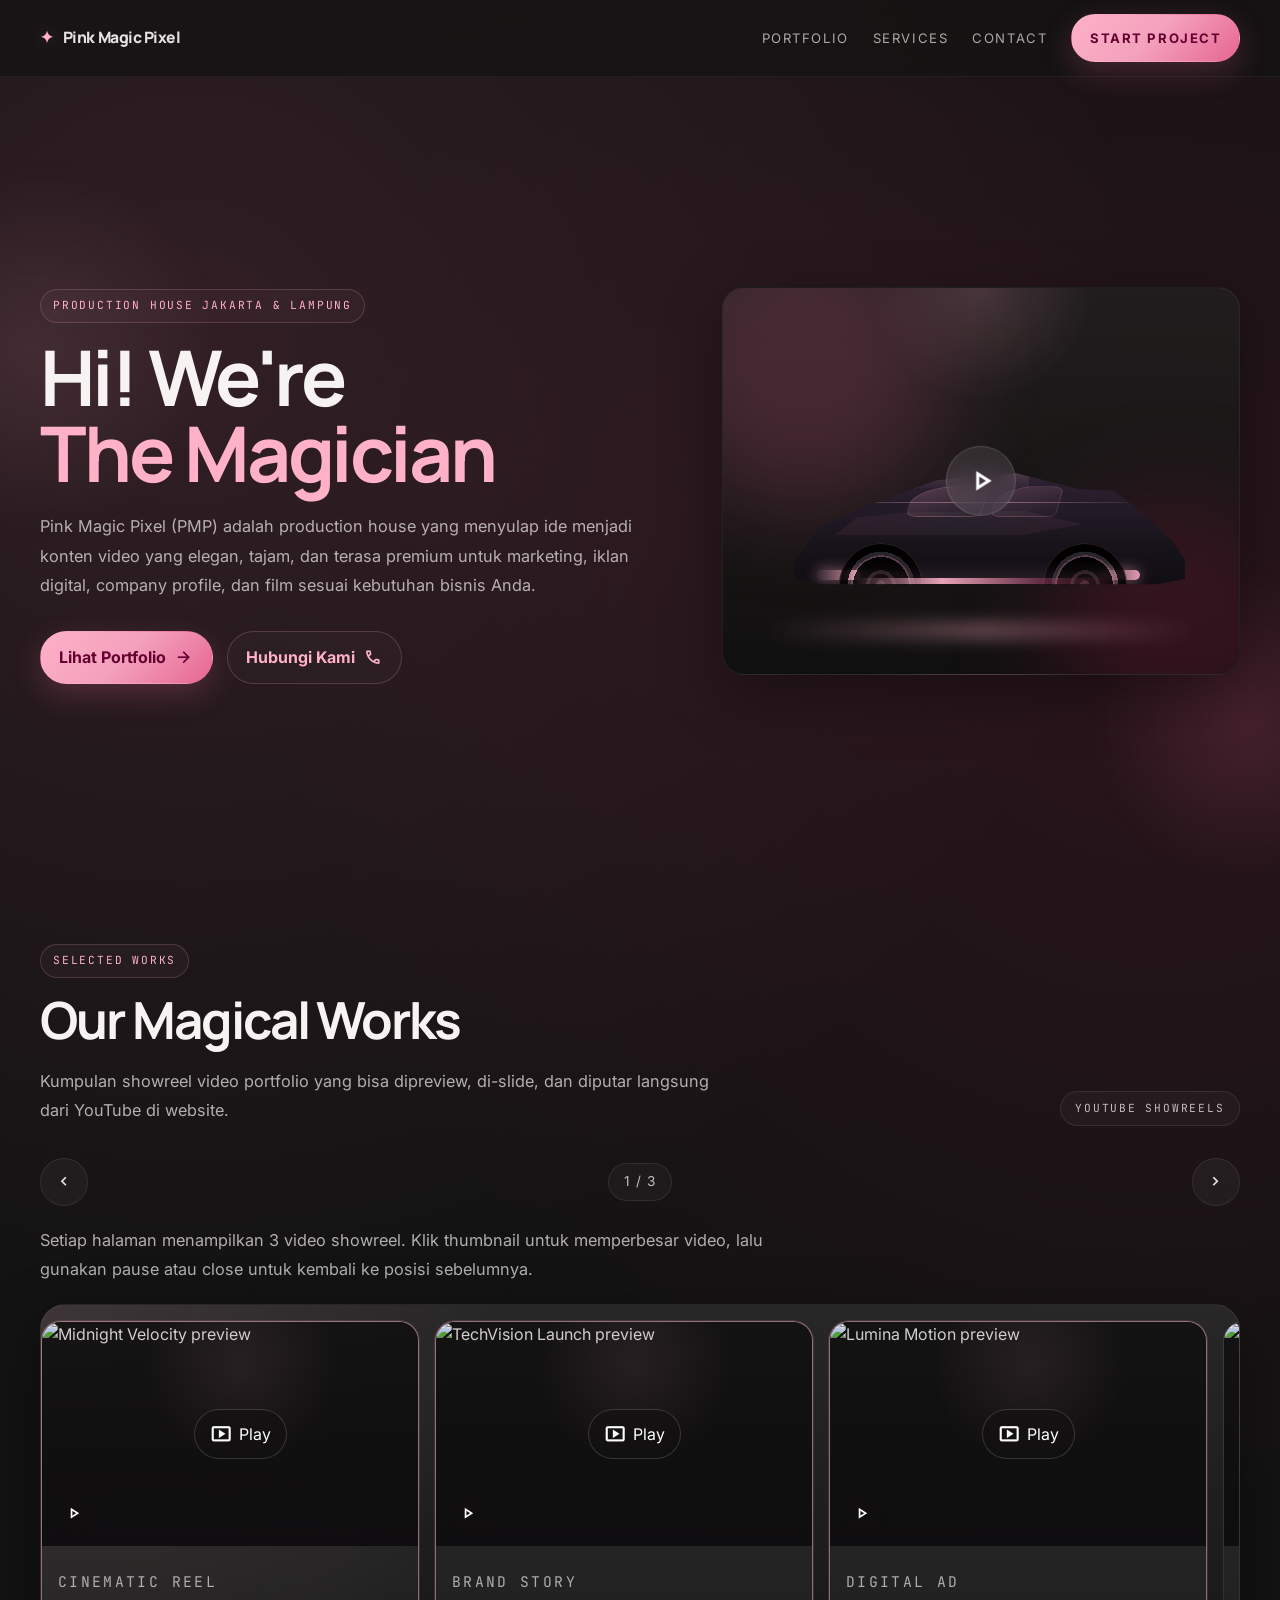
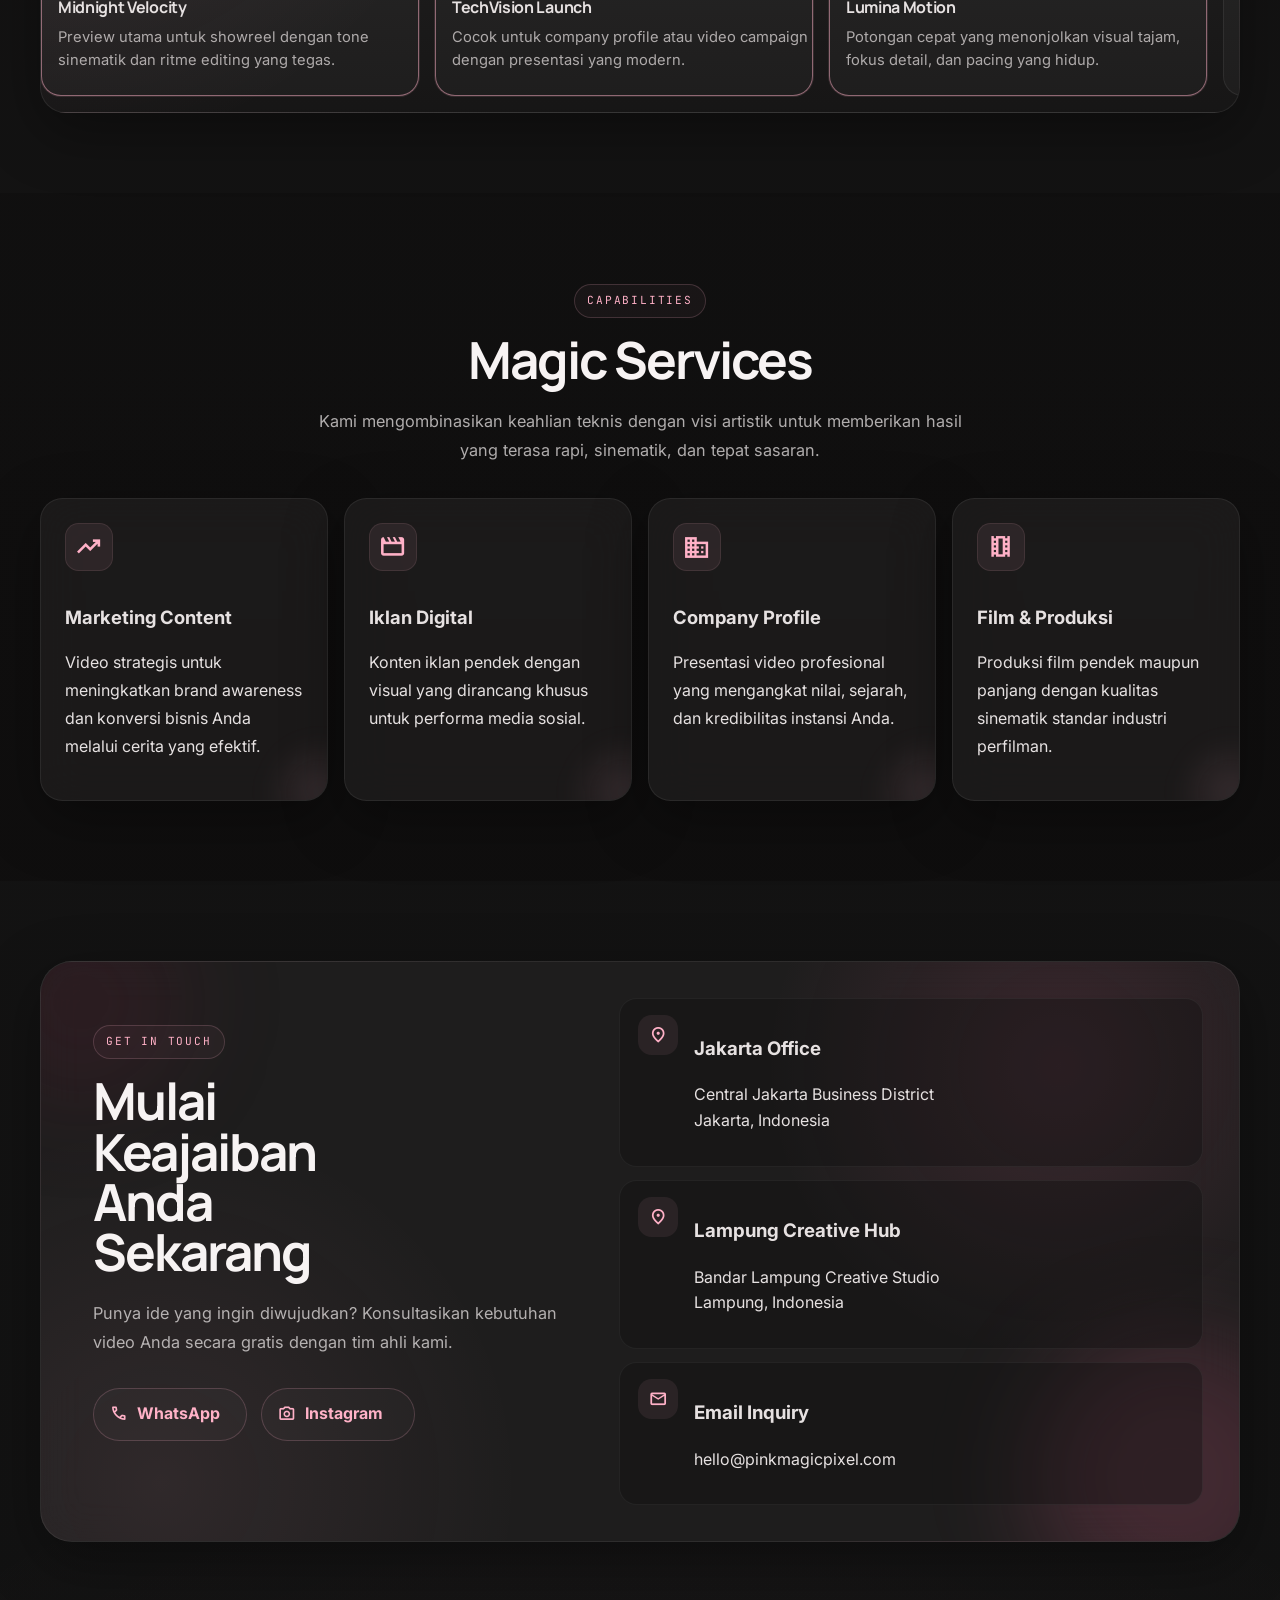
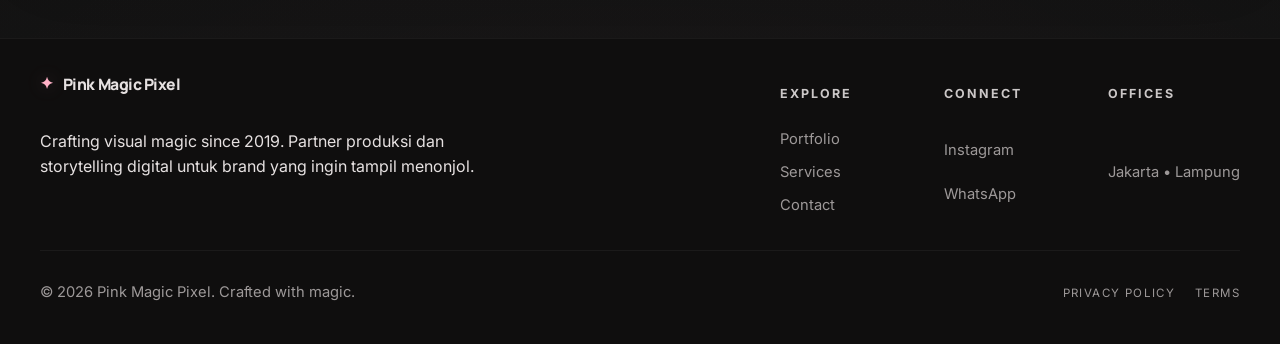
==== index.html @ c46f4c79 "Polish showreel modal styling" ====
<!DOCTYPE html>
<html lang="id">
  <head>
    <meta charset="UTF-8" />
    <meta name="viewport" content="width=device-width, initial-scale=1.0" />
    <meta
      name="description"
      content="Pink Magic Pixel adalah production house dengan gaya sinematik modern untuk marketing, iklan digital, company profile, dan film."
    />
    <title>Pink Magic Pixel | Cinematic Production House</title>
    <link rel="preconnect" href="https://fonts.googleapis.com" />
    <link rel="preconnect" href="https://fonts.gstatic.com" crossorigin />
    <link
      href="https://fonts.googleapis.com/css2?family=Inter:wght@400;500;600;700&family=JetBrains+Mono:wght@500;600&family=Manrope:wght@500;600;700;800&family=Material+Symbols+Outlined:wght@100..700&display=swap"
      rel="stylesheet"
    />
    <link rel="stylesheet" href="styles.css?v=5" />
  </head>
  <body>
    <a class="skip-link" href="#content">Skip to content</a>

    <header class="site-header" id="top">
      <div class="shell header-shell">
        <a class="brand" href="#top" aria-label="Pink Magic Pixel home">
          <span class="brand-mark" aria-hidden="true">✦</span>
          <span class="brand-name">Pink Magic Pixel</span>
        </a>

        <nav class="site-nav" aria-label="Primary">
          <a href="#portfolio">Portfolio</a>
          <a href="#services">Services</a>
          <a href="#contact">Contact</a>
          <a class="button button-primary button-small" href="#contact">Start Project</a>
        </nav>

        <button
          class="menu-toggle"
          type="button"
          aria-expanded="false"
          aria-controls="mobile-menu"
          aria-label="Toggle menu"
        >
          <span></span>
          <span></span>
          <span></span>
        </button>
      </div>

      <div class="mobile-menu" id="mobile-menu" hidden>
        <a href="#portfolio">Portfolio</a>
        <a href="#services">Services</a>
        <a href="#contact">Contact</a>
        <a class="button button-primary" href="#contact">Start Project</a>
      </div>
    </header>

    <main id="content">
      <section class="hero section">
        <div class="shell hero-layout">
          <div class="hero-copy reveal">
            <p class="eyebrow">Production House Jakarta &amp; Lampung</p>
            <h1>Hi! We're <span class="hero-accent">The Magician</span></h1>
            <p class="hero-intro">
              Pink Magic Pixel (PMP) adalah production house yang menyulap ide
              menjadi konten video yang elegan, tajam, dan terasa premium untuk
              marketing, iklan digital, company profile, dan film sesuai kebutuhan
              bisnis Anda.
            </p>
            <div class="hero-actions">
              <a class="button button-primary" href="#portfolio">
                Lihat Portfolio
                <span class="material-symbols-outlined" aria-hidden="true">arrow_forward</span>
              </a>
              <a class="button button-secondary" href="#contact">
                Hubungi Kami
                <span class="material-symbols-outlined" aria-hidden="true">call</span>
              </a>
            </div>
          </div>

          <div class="hero-visual reveal" aria-hidden="true">
            <div class="visual-frame">
              <div class="visual-glow visual-glow-a"></div>
              <div class="visual-glow visual-glow-b"></div>

              <div class="car-scene">
                <div class="floor-reflection"></div>
                <div class="car-body">
                  <span class="car-window"></span>
                  <span class="car-window car-window-secondary"></span>
                  <span class="car-roof"></span>
                  <span class="car-hood"></span>
                  <span class="car-headlight left"></span>
                  <span class="car-headlight right"></span>
                  <span class="car-wheel left"></span>
                  <span class="car-wheel right"></span>
                  <span class="car-accent"></span>
                </div>
              </div>

              <span class="play-badge" aria-hidden="true">
                <span class="material-symbols-outlined" aria-hidden="true">play_arrow</span>
              </span>
            </div>
          </div>
        </div>
      </section>

      <section class="section section-spaced" id="portfolio">
        <div class="shell">
          <div class="section-heading reveal">
            <div>
              <p class="eyebrow">Selected Works</p>
              <h2>Our Magical Works</h2>
              <p class="section-intro">
                Kumpulan showreel video portfolio yang bisa dipreview, di-slide,
                dan diputar langsung dari YouTube di website.
              </p>
            </div>
            <span class="pill">YouTube Showreels</span>
          </div>

          <div class="showreel-gallery reveal" data-showreel-gallery>
            <div class="showreel-controls">
              <button class="showreel-nav" type="button" data-carousel-prev aria-label="Scroll showreel sebelumnya">
                <span class="material-symbols-outlined" aria-hidden="true">chevron_left</span>
              </button>

              <p class="showreel-counter" data-carousel-count>1 / 3</p>

              <button class="showreel-nav" type="button" data-carousel-next aria-label="Scroll showreel berikutnya">
                <span class="material-symbols-outlined" aria-hidden="true">chevron_right</span>
              </button>
            </div>

            <div class="showreel-intro">
              <p class="section-intro">
                Setiap halaman menampilkan 3 video showreel. Klik thumbnail untuk
                memperbesar video, lalu gunakan pause atau close untuk kembali ke
                posisi sebelumnya.
              </p>
            </div>

            <div class="showreel-carousel">
              <div class="showreel-viewport" data-carousel-viewport>
                <div class="showreel-rail" data-carousel-track>
                  <article class="showreel-card" data-video-index="0" data-video-url="https://youtu.be/VJhKfLaxcsc">
                    <div class="showreel-thumb">
                      <img src="https://i.ytimg.com/vi/VJhKfLaxcsc/hqdefault.jpg" alt="Midnight Velocity preview" loading="lazy" />
                      <span class="showreel-thumb-badge" aria-hidden="true">
                        <span class="material-symbols-outlined">play_arrow</span>
                      </span>
                      <button class="showreel-play" type="button" data-play-video="0" aria-label="Perbesar Midnight Velocity">
                        <span class="showreel-play-badge">
                          <span class="material-symbols-outlined" aria-hidden="true">smart_display</span>
                          <span>Play</span>
                        </span>
                      </button>
                    </div>
                    <div class="showreel-card-copy">
                      <p class="tag">Cinematic Reel</p>
                      <h4>Midnight Velocity</h4>
                      <p>Preview utama untuk showreel dengan tone sinematik dan ritme editing yang tegas.</p>
                    </div>
                  </article>

                  <article class="showreel-card" data-video-index="1" data-video-url="https://youtu.be/Nmy9LUj0US8">
                    <div class="showreel-thumb">
                      <img src="https://i.ytimg.com/vi/Nmy9LUj0US8/hqdefault.jpg" alt="TechVision Launch preview" loading="lazy" />
                      <span class="showreel-thumb-badge" aria-hidden="true">
                        <span class="material-symbols-outlined">play_arrow</span>
                      </span>
                      <button class="showreel-play" type="button" data-play-video="1" aria-label="Perbesar TechVision Launch">
                        <span class="showreel-play-badge">
                          <span class="material-symbols-outlined" aria-hidden="true">smart_display</span>
                          <span>Play</span>
                        </span>
                      </button>
                    </div>
                    <div class="showreel-card-copy">
                      <p class="tag">Brand Story</p>
                      <h4>TechVision Launch</h4>
                      <p>Cocok untuk company profile atau video campaign dengan presentasi yang modern.</p>
                    </div>
                  </article>

                  <article class="showreel-card" data-video-index="2" data-video-url="https://youtu.be/xduFidLVGxE">
                    <div class="showreel-thumb">
                      <img src="https://i.ytimg.com/vi/xduFidLVGxE/hqdefault.jpg" alt="Lumina Motion preview" loading="lazy" />
                      <span class="showreel-thumb-badge" aria-hidden="true">
                        <span class="material-symbols-outlined">play_arrow</span>
                      </span>
                      <button class="showreel-play" type="button" data-play-video="2" aria-label="Perbesar Lumina Motion">
                        <span class="showreel-play-badge">
                          <span class="material-symbols-outlined" aria-hidden="true">smart_display</span>
                          <span>Play</span>
                        </span>
                      </button>
                    </div>
                    <div class="showreel-card-copy">
                      <p class="tag">Digital Ad</p>
                      <h4>Lumina Motion</h4>
                      <p>Potongan cepat yang menonjolkan visual tajam, fokus detail, dan pacing yang hidup.</p>
                    </div>
                  </article>

                  <article class="showreel-card" data-video-index="3" data-video-url="https://youtu.be/P-lkQrkyeMg">
                    <div class="showreel-thumb">
                      <img src="https://i.ytimg.com/vi/P-lkQrkyeMg/hqdefault.jpg" alt="Horizon Feature preview" loading="lazy" />
                      <span class="showreel-thumb-badge" aria-hidden="true">
                        <span class="material-symbols-outlined">play_arrow</span>
                      </span>
                      <button class="showreel-play" type="button" data-play-video="3" aria-label="Perbesar Horizon Feature">
                        <span class="showreel-play-badge">
                          <span class="material-symbols-outlined" aria-hidden="true">smart_display</span>
                          <span>Play</span>
                        </span>
                      </button>
                    </div>
                    <div class="showreel-card-copy">
                      <p class="tag">Feature Cut</p>
                      <h4>Horizon Feature</h4>
                      <p>Alternatif preview untuk highlight produksi yang terasa premium dan terkurasi.</p>
                    </div>
                  </article>

                  <article class="showreel-card" data-video-index="4" data-video-url="https://youtu.be/FqEqJD54kP8">
                    <div class="showreel-thumb">
                      <img src="https://i.ytimg.com/vi/FqEqJD54kP8/hqdefault.jpg" alt="Pulse Campaign preview" loading="lazy" />
                      <span class="showreel-thumb-badge" aria-hidden="true">
                        <span class="material-symbols-outlined">play_arrow</span>
                      </span>
                      <button class="showreel-play" type="button" data-play-video="4" aria-label="Perbesar Pulse Campaign">
                        <span class="showreel-play-badge">
                          <span class="material-symbols-outlined" aria-hidden="true">smart_display</span>
                          <span>Play</span>
                        </span>
                      </button>
                    </div>
                    <div class="showreel-card-copy">
                      <p class="tag">Commercial</p>
                      <h4>Pulse Campaign</h4>
                      <p>Format yang ideal untuk iklan digital, teaser, atau materi promosi yang ringkas.</p>
                    </div>
                  </article>

                  <article class="showreel-card" data-video-index="5" data-video-url="https://youtu.be/J3n_h0doqiA">
                    <div class="showreel-thumb">
                      <img src="https://i.ytimg.com/vi/J3n_h0doqiA/hqdefault.jpg" alt="Studio Notes preview" loading="lazy" />
                      <span class="showreel-thumb-badge" aria-hidden="true">
                        <span class="material-symbols-outlined">play_arrow</span>
                      </span>
                      <button class="showreel-play" type="button" data-play-video="5" aria-label="Perbesar Studio Notes">
                        <span class="showreel-play-badge">
                          <span class="material-symbols-outlined" aria-hidden="true">smart_display</span>
                          <span>Play</span>
                        </span>
                      </button>
                    </div>
                    <div class="showreel-card-copy">
                      <p class="tag">Behind The Scene</p>
                      <h4>Studio Notes</h4>
                      <p>Preview untuk potongan produksi di balik layar yang memberi konteks proses kreatif.</p>
                    </div>
                  </article>

                  <article class="showreel-card" data-video-index="6" data-video-url="https://youtu.be/rUo6XpRq8uA">
                    <div class="showreel-thumb">
                      <img src="https://i.ytimg.com/vi/rUo6XpRq8uA/hqdefault.jpg" alt="Corporate Frame preview" loading="lazy" />
                      <span class="showreel-thumb-badge" aria-hidden="true">
                        <span class="material-symbols-outlined">play_arrow</span>
                      </span>
                      <button class="showreel-play" type="button" data-play-video="6" aria-label="Perbesar Corporate Frame">
                        <span class="showreel-play-badge">
                          <span class="material-symbols-outlined" aria-hidden="true">smart_display</span>
                          <span>Play</span>
                        </span>
                      </button>
                    </div>
                    <div class="showreel-card-copy">
                      <p class="tag">Company Profile</p>
                      <h4>Corporate Frame</h4>
                      <p>Menampilkan sisi profesional brand melalui framing yang rapi dan percaya diri.</p>
                    </div>
                  </article>

                  <article class="showreel-card" data-video-index="7" data-video-url="https://youtu.be/sHV5y_b3H2o">
                    <div class="showreel-thumb">
                      <img src="https://i.ytimg.com/vi/sHV5y_b3H2o/hqdefault.jpg" alt="Closing Sequence preview" loading="lazy" />
                      <span class="showreel-thumb-badge" aria-hidden="true">
                        <span class="material-symbols-outlined">play_arrow</span>
                      </span>
                      <button class="showreel-play" type="button" data-play-video="7" aria-label="Perbesar Closing Sequence">
                        <span class="showreel-play-badge">
                          <span class="material-symbols-outlined" aria-hidden="true">smart_display</span>
                          <span>Play</span>
                        </span>
                      </button>
                    </div>
                    <div class="showreel-card-copy">
                      <p class="tag">Final Cut</p>
                      <h4>Closing Sequence</h4>
                      <p>Showreel penutup untuk membangun kesan akhir yang kuat dan mudah diingat.</p>
                    </div>
                  </article>

                  <article class="showreel-card" data-video-index="8" data-video-url="https://youtu.be/f-zIT2nk3-U">
                    <div class="showreel-thumb">
                      <img src="https://i.ytimg.com/vi/f-zIT2nk3-U/hqdefault.jpg" alt="Velocity Pulse preview" loading="lazy" />
                      <span class="showreel-thumb-badge" aria-hidden="true">
                        <span class="material-symbols-outlined">play_arrow</span>
                      </span>
                      <button class="showreel-play" type="button" data-play-video="8" aria-label="Perbesar Velocity Pulse">
                        <span class="showreel-play-badge">
                          <span class="material-symbols-outlined" aria-hidden="true">smart_display</span>
                          <span>Play</span>
                        </span>
                      </button>
                    </div>
                    <div class="showreel-card-copy">
                      <p class="tag">Motion Reel</p>
                      <h4>Velocity Pulse</h4>
                      <p>Tambahan showreel untuk memperkaya kumpulan portfolio dengan nuansa motion yang dinamis.</p>
                    </div>
                  </article>
                </div>
              </div>
            </div>
          </div>
        </div>
      </section>

      <div class="showreel-modal" hidden data-showreel-modal aria-hidden="true">
        <div class="showreel-modal-backdrop" data-modal-close></div>
        <div class="showreel-modal-panel" role="dialog" aria-modal="true" aria-label="Showreel video player">
          <div class="showreel-modal-head">
            <div>
              <p class="tag" data-modal-kicker>Portfolio Video</p>
              <h3 data-modal-title>Showreel</h3>
            </div>
            <div class="showreel-modal-actions">
              <button class="showreel-modal-btn" type="button" data-modal-toggle-pause aria-label="Pause video">
                <span class="material-symbols-outlined" aria-hidden="true">pause</span>
              </button>
              <button class="showreel-modal-btn" type="button" data-modal-close aria-label="Close video">
                <span class="material-symbols-outlined" aria-hidden="true">close</span>
              </button>
            </div>
          </div>
          <div class="showreel-modal-frame" data-modal-frame></div>
        </div>
      </div>

      <section class="section section-services" id="services">
        <div class="shell">
          <div class="section-heading center reveal">
            <div>
              <p class="eyebrow">Capabilities</p>
              <h2>Magic Services</h2>
              <p class="section-intro">
                Kami mengombinasikan keahlian teknis dengan visi artistik untuk
                memberikan hasil yang terasa rapi, sinematik, dan tepat sasaran.
              </p>
            </div>
          </div>

          <div class="services-grid">
            <article class="service-card reveal">
              <div class="service-icon" aria-hidden="true">
                <span class="material-symbols-outlined">trending_up</span>
              </div>
              <h3>Marketing Content</h3>
              <p>
                Video strategis untuk meningkatkan brand awareness dan konversi
                bisnis Anda melalui cerita yang efektif.
              </p>
            </article>

            <article class="service-card reveal">
              <div class="service-icon" aria-hidden="true">
                <span class="material-symbols-outlined">movie</span>
              </div>
              <h3>Iklan Digital</h3>
              <p>
                Konten iklan pendek dengan visual yang dirancang khusus untuk
                performa media sosial.
              </p>
            </article>

            <article class="service-card reveal">
              <div class="service-icon" aria-hidden="true">
                <span class="material-symbols-outlined">business</span>
              </div>
              <h3>Company Profile</h3>
              <p>
                Presentasi video profesional yang mengangkat nilai, sejarah, dan
                kredibilitas instansi Anda.
              </p>
            </article>

            <article class="service-card reveal">
              <div class="service-icon" aria-hidden="true">
                <span class="material-symbols-outlined">theaters</span>
              </div>
              <h3>Film &amp; Produksi</h3>
              <p>
                Produksi film pendek maupun panjang dengan kualitas sinematik
                standar industri perfilman.
              </p>
            </article>
          </div>
        </div>
      </section>

      <section class="section section-contact" id="contact">
        <div class="shell">
          <div class="contact-panel reveal">
            <div class="contact-copy">
              <p class="eyebrow">Get in Touch</p>
              <h2>Mulai Keajaiban Anda Sekarang</h2>
              <p class="section-intro contact-intro">
                Punya ide yang ingin diwujudkan? Konsultasikan kebutuhan video
                Anda secara gratis dengan tim ahli kami.
              </p>

              <div class="contact-actions">
                <a class="button button-ghost" href="https://wa.me/6281905016351" target="_blank" rel="noreferrer">
                  <span class="material-symbols-outlined" aria-hidden="true">call</span>
                  WhatsApp
                </a>
                <a class="button button-ghost" href="https://www.instagram.com/pinkmagicpixel/" target="_blank" rel="noreferrer">
                  <span class="material-symbols-outlined" aria-hidden="true">photo_camera</span>
                  Instagram
                </a>
              </div>
            </div>

            <div class="contact-list">
              <article class="contact-item">
                <span class="contact-icon" aria-hidden="true">
                  <span class="material-symbols-outlined">location_on</span>
                </span>
                <div>
                  <h3>Jakarta Office</h3>
                  <p>Central Jakarta Business District<br />Jakarta, Indonesia</p>
                </div>
              </article>

              <article class="contact-item">
                <span class="contact-icon" aria-hidden="true">
                  <span class="material-symbols-outlined">location_on</span>
                </span>
                <div>
                  <h3>Lampung Creative Hub</h3>
                  <p>Bandar Lampung Creative Studio<br />Lampung, Indonesia</p>
                </div>
              </article>

              <article class="contact-item">
                <span class="contact-icon" aria-hidden="true">
                  <span class="material-symbols-outlined">mail</span>
                </span>
                <div>
                  <h3>Email Inquiry</h3>
                  <p>hello@pinkmagicpixel.com</p>
                </div>
              </article>
            </div>
          </div>
        </div>
      </section>
    </main>

    <footer class="site-footer">
      <div class="shell footer-shell">
        <div class="footer-brand">
          <a class="brand" href="#top">
            <span class="brand-mark" aria-hidden="true">✦</span>
            <span class="brand-name">Pink Magic Pixel</span>
          </a>
          <p>
            Crafting visual magic since 2019. Partner produksi dan storytelling
            digital untuk brand yang ingin tampil menonjol.
          </p>
        </div>

        <div class="footer-links">
          <div>
            <h3>Explore</h3>
            <a href="#portfolio">Portfolio</a>
            <a href="#services">Services</a>
            <a href="#contact">Contact</a>
          </div>
          <div>
            <h3>Connect</h3>
            <a href="https://www.instagram.com/pinkmagicpixel/" target="_blank" rel="noreferrer">Instagram</a>
            <a href="https://wa.me/6281905016351" target="_blank" rel="noreferrer">WhatsApp</a>
          </div>
          <div>
            <h3>Offices</h3>
            <p>Jakarta • Lampung</p>
          </div>
        </div>
      </div>

      <div class="shell footer-meta">
        <p>&copy; <span id="year"></span> Pink Magic Pixel. Crafted with magic.</p>
        <div class="footer-legal">
          <a href="#top">Privacy Policy</a>
          <a href="#top">Terms</a>
        </div>
      </div>
    </footer>

    <script src="script.js?v=5"></script>
  </body>
</html>
---- styles.css ----
:root {
  --bg: #121212;
  --bg-alt: #171616;
  --surface: rgba(32, 31, 31, 0.72);
  --surface-strong: #1c1b1b;
  --surface-soft: #201f1f;
  --surface-card: rgba(43, 42, 42, 0.72);
  --text: #e6e1e1;
  --muted: #dcbfc6;
  --faint: rgba(230, 225, 225, 0.1);
  --line: rgba(255, 255, 255, 0.08);
  --outline: #564147;
  --pink: #ffb1c7;
  --pink-strong: #e66592;
  --berry: #851c41;
  --pink-deep: #a63360;
  --on-pink: #650031;
  --shadow: 0 18px 60px rgba(0, 0, 0, 0.35);
  --shell: min(1200px, calc(100vw - 2rem));
  --radius-xl: 1.5rem;
  --radius-lg: 1rem;
  --radius-md: 0.75rem;
  --radius-sm: 0.5rem;
}

*,
*::before,
*::after {
  box-sizing: border-box;
}

html {
  scroll-behavior: smooth;
}

body {
  margin: 0;
  min-height: 100vh;
  background:
    radial-gradient(circle at 15% 10%, rgba(230, 101, 146, 0.14), transparent 28%),
    radial-gradient(circle at 90% 18%, rgba(133, 28, 65, 0.2), transparent 28%),
    radial-gradient(circle at 50% 120%, rgba(255, 177, 199, 0.08), transparent 30%),
    linear-gradient(180deg, #141313 0%, #121212 100%);
  color: var(--text);
  font-family: "Inter", system-ui, -apple-system, BlinkMacSystemFont, "Segoe UI", sans-serif;
  line-height: 1.6;
  text-rendering: optimizeLegibility;
  -webkit-font-smoothing: antialiased;
}

body.showreel-modal-open {
  overflow: hidden;
}

img,
svg {
  display: block;
  max-width: 100%;
}

a {
  color: inherit;
  text-decoration: none;
}

button,
a {
  -webkit-tap-highlight-color: transparent;
}

button,
input,
textarea {
  font: inherit;
}

.skip-link {
  position: absolute;
  left: 1rem;
  top: -4rem;
  z-index: 1000;
  padding: 0.75rem 1rem;
  border-radius: 999px;
  background: var(--pink);
  color: var(--on-pink);
  font-weight: 700;
  transition: top 0.2s ease;
}

.skip-link:focus {
  top: 1rem;
}

.shell {
  width: var(--shell);
  margin: 0 auto;
}

.section {
  padding: 5rem 0;
}

.section-spaced {
  padding-top: 2rem;
}

.section-services {
  background: linear-gradient(180deg, rgba(15, 14, 14, 0.7), rgba(15, 14, 14, 0.9));
}

.section-contact {
  padding-bottom: 6rem;
}

.site-header {
  position: sticky;
  top: 0;
  z-index: 50;
  backdrop-filter: blur(22px);
  background: rgba(20, 19, 19, 0.76);
  border-bottom: 1px solid rgba(255, 255, 255, 0.05);
}

.header-shell {
  display: flex;
  align-items: center;
  justify-content: space-between;
  min-height: 4.75rem;
  gap: 1rem;
}

.brand {
  display: inline-flex;
  align-items: center;
  gap: 0.65rem;
  font-family: "Manrope", sans-serif;
  font-weight: 800;
  letter-spacing: -0.03em;
}

.brand-mark {
  color: var(--pink);
  text-shadow: 0 0 18px rgba(255, 177, 199, 0.25);
}

.brand-name {
  font-size: 0.98rem;
}

.site-nav {
  display: flex;
  align-items: center;
  gap: 1.5rem;
  font-size: 0.82rem;
  letter-spacing: 0.12em;
  text-transform: uppercase;
  color: rgba(230, 225, 225, 0.72);
}

.site-nav a:not(.button):hover,
.footer-links a:hover,
.footer-legal a:hover {
  color: var(--pink);
}

.menu-toggle {
  display: none;
  width: 2.75rem;
  height: 2.75rem;
  border: 1px solid rgba(255, 255, 255, 0.08);
  border-radius: 999px;
  background: rgba(255, 255, 255, 0.03);
  color: var(--text);
  padding: 0;
  cursor: pointer;
}

.menu-toggle span {
  display: block;
  width: 1rem;
  height: 2px;
  margin: 0.18rem auto;
  border-radius: 999px;
  background: currentColor;
}

.mobile-menu {
  display: none;
  padding: 0 1rem 1rem;
  border-top: 1px solid rgba(255, 255, 255, 0.05);
}

.mobile-menu[hidden] {
  display: none !important;
}

.mobile-menu a {
  display: flex;
  align-items: center;
  justify-content: center;
  width: 100%;
  margin-top: 0.75rem;
}

.hero {
  min-height: calc(100vh - 4.75rem);
  display: flex;
  align-items: center;
  position: relative;
  overflow: clip;
}

.hero::before,
.hero::after {
  content: "";
  position: absolute;
  inset: auto;
  border-radius: 999px;
  pointer-events: none;
}

.hero::before {
  width: 24rem;
  height: 24rem;
  left: -10rem;
  top: 5rem;
  background: radial-gradient(circle, rgba(255, 177, 199, 0.11), transparent 68%);
  filter: blur(14px);
}

.hero::after {
  width: 20rem;
  height: 20rem;
  right: -8rem;
  bottom: 1rem;
  background: radial-gradient(circle, rgba(230, 101, 146, 0.16), transparent 68%);
  filter: blur(12px);
}

.hero-layout {
  display: grid;
  grid-template-columns: minmax(0, 1.1fr) minmax(340px, 0.9fr);
  gap: 3rem;
  align-items: center;
  position: relative;
  z-index: 1;
  padding: 3rem 0 4rem;
}

.reveal {
  transition: opacity 700ms ease, transform 700ms ease;
}

.js .reveal {
  opacity: 0;
  transform: translateY(2rem);
}

.js .reveal.is-visible {
  opacity: 1;
  transform: none;
}

.eyebrow,
.pill,
.tag {
  display: inline-flex;
  align-items: center;
  width: fit-content;
  font-family: "JetBrains Mono", monospace;
  font-size: 0.7rem;
  letter-spacing: 0.16em;
  text-transform: uppercase;
  color: var(--pink);
}

.eyebrow {
  margin-bottom: 1rem;
  padding: 0.45rem 0.75rem;
  border: 1px solid rgba(255, 177, 199, 0.18);
  border-radius: 999px;
  background: rgba(255, 177, 199, 0.04);
}

.hero-copy h1,
.section-heading h2,
.contact-copy h2 {
  margin: 0;
  font-family: "Manrope", sans-serif;
  letter-spacing: -0.04em;
  line-height: 0.98;
  color: #f7f3f3;
}

.hero-copy h1 {
  font-size: clamp(3rem, 6vw, 5.75rem);
  max-width: 10ch;
}

.hero-accent {
  display: inline-block;
  color: var(--pink);
}

.hero-intro,
.section-intro,
.contact-copy .section-intro {
  max-width: 42rem;
  margin: 1.4rem 0 0;
  color: rgba(230, 225, 225, 0.75);
  font-size: 1.02rem;
  line-height: 1.8;
}

.hero-actions,
.contact-actions {
  display: flex;
  flex-wrap: wrap;
  gap: 0.9rem;
  margin-top: 1.9rem;
}

.button {
  display: inline-flex;
  align-items: center;
  justify-content: center;
  gap: 0.55rem;
  min-height: 3rem;
  padding: 0.8rem 1.15rem;
  border-radius: 999px;
  border: 1px solid transparent;
  font-weight: 700;
  transition: transform 180ms ease, box-shadow 180ms ease, background-color 180ms ease, border-color 180ms ease;
}

.button:hover {
  transform: translateY(-1px);
  box-shadow: 0 0 24px rgba(255, 177, 199, 0.12);
}

.button:focus-visible,
.menu-toggle:focus-visible,
.site-nav a:focus-visible,
.mobile-menu a:focus-visible,
.footer-links a:focus-visible,
.footer-legal a:focus-visible {
  outline: 2px solid var(--pink);
  outline-offset: 3px;
}

.button-primary {
  background: linear-gradient(135deg, #ffb1c7 0%, #f3a0bc 50%, #e66592 100%);
  color: var(--on-pink);
  box-shadow: 0 10px 30px rgba(230, 101, 146, 0.24);
}

.button-secondary,
.button-ghost {
  color: var(--pink);
  background: rgba(255, 255, 255, 0.02);
  border-color: rgba(255, 177, 199, 0.2);
}

.button-small {
  min-height: 2.5rem;
  padding-inline: 1.1rem;
}

.material-symbols-outlined {
  font-variation-settings: "FILL" 0, "wght" 500, "GRAD" 0, "opsz" 24;
  font-size: 1.1rem;
  line-height: 1;
}

.hero-visual {
  position: relative;
}

.visual-frame {
  position: relative;
  aspect-ratio: 4 / 3;
  border-radius: 1.4rem;
  overflow: clip;
  background:
    radial-gradient(circle at 50% 0%, rgba(255, 177, 199, 0.16), transparent 24%),
    linear-gradient(180deg, rgba(33, 30, 30, 0.96), rgba(17, 16, 16, 0.98));
  border: 1px solid rgba(255, 255, 255, 0.06);
  box-shadow: var(--shadow);
}

.visual-glow {
  position: absolute;
  border-radius: 999px;
  filter: blur(48px);
  pointer-events: none;
}

.visual-glow-a {
  width: 18rem;
  height: 18rem;
  left: -4rem;
  top: -4rem;
  background: rgba(230, 101, 146, 0.2);
}

.visual-glow-b {
  width: 16rem;
  height: 16rem;
  right: -4rem;
  bottom: -5rem;
  background: rgba(133, 28, 65, 0.28);
}

.car-scene {
  position: absolute;
  inset: 0;
}

.car-scene.compact {
  inset: 1rem;
  transform: scale(0.9);
}

.floor-reflection {
  position: absolute;
  left: 50%;
  bottom: 2.2rem;
  width: 84%;
  height: 1.1rem;
  transform: translateX(-50%);
  background: linear-gradient(90deg, transparent, rgba(255, 177, 199, 0.45), transparent);
  filter: blur(8px);
  opacity: 0.8;
}

.car-body {
  position: absolute;
  left: 50%;
  bottom: 3rem;
  width: min(86%, 29rem);
  height: 11rem;
  transform: translateX(-50%);
  background:
    linear-gradient(180deg, rgba(255, 255, 255, 0.08), transparent 18%),
    linear-gradient(180deg, #35263a 0%, #17131a 55%, #09070b 100%);
  clip-path: polygon(8% 63%, 14% 43%, 28% 28%, 40% 17%, 58% 13%, 72% 22%, 80% 23%, 88% 39%, 93% 51%, 96% 62%, 96% 73%, 90% 76%, 14% 76%, 8% 73%);
  border: 1px solid rgba(255, 177, 199, 0.12);
  box-shadow:
    0 0 0 1px rgba(255, 177, 199, 0.08) inset,
    0 24px 44px rgba(0, 0, 0, 0.25);
}

.car-body::before,
.car-body::after {
  content: "";
  position: absolute;
  left: 10%;
  right: 10%;
  height: 1px;
  background: linear-gradient(90deg, transparent, rgba(255, 177, 199, 0.5), transparent);
}

.car-body::before {
  top: 29%;
}

.car-body::after {
  bottom: 16%;
}

.car-window {
  position: absolute;
  left: 34%;
  top: 20%;
  width: 17%;
  height: 18%;
  transform: skewX(-16deg);
  border-radius: 60% 20% 14% 16%;
  background: linear-gradient(160deg, rgba(255, 177, 199, 0.2), rgba(255, 255, 255, 0.02));
  border: 1px solid rgba(255, 177, 199, 0.15);
}

.car-window-secondary {
  left: 53%;
  width: 15%;
  opacity: 0.8;
}

.car-roof {
  position: absolute;
  left: 30%;
  top: 7%;
  width: 31%;
  height: 14%;
  background: linear-gradient(180deg, rgba(255, 177, 199, 0.18), rgba(255, 177, 199, 0.04));
  clip-path: polygon(0 100%, 12% 14%, 58% 0, 100% 22%, 100% 100%);
}

.car-hood {
  position: absolute;
  left: 17%;
  top: 34%;
  width: 56%;
  height: 14%;
  background: linear-gradient(90deg, rgba(230, 101, 146, 0.08), rgba(255, 255, 255, 0.04), rgba(230, 101, 146, 0.08));
  clip-path: polygon(0 100%, 9% 28%, 30% 8%, 76% 0, 100% 56%, 76% 100%);
}

.car-accent {
  position: absolute;
  left: 20%;
  right: 16%;
  bottom: 24%;
  height: 0.35rem;
  border-radius: 999px;
  background: linear-gradient(90deg, transparent, rgba(255, 177, 199, 0.9), rgba(230, 101, 146, 0.4), transparent);
  box-shadow: 0 0 18px rgba(255, 177, 199, 0.35);
}

.car-wheel {
  position: absolute;
  bottom: -1%;
  width: 19%;
  aspect-ratio: 1;
  border-radius: 50%;
  background:
    radial-gradient(circle at center, rgba(255, 177, 199, 0.18) 0 8%, transparent 8% 19%, rgba(255, 177, 199, 0.14) 19% 25%, transparent 25% 100%),
    radial-gradient(circle at center, rgba(0, 0, 0, 0.9) 0 47%, rgba(255, 177, 199, 0.28) 47% 50%, rgba(255, 255, 255, 0.08) 50% 56%, rgba(0, 0, 0, 0.9) 56% 100%);
  box-shadow: 0 0 0 1px rgba(255, 177, 199, 0.18) inset;
}

.car-wheel.left {
  left: 18%;
}

.car-wheel.right {
  right: 17%;
}

.car-headlight {
  position: absolute;
  bottom: 26%;
  width: 10%;
  height: 6%;
  border-radius: 999px;
  background: linear-gradient(90deg, rgba(255, 177, 199, 0.15), rgba(255, 177, 199, 0.88));
  box-shadow: 0 0 14px rgba(255, 177, 199, 0.5);
}

.car-headlight.left {
  left: 13%;
}

.car-headlight.right {
  right: 14%;
}

.play-badge {
  position: absolute;
  left: 50%;
  top: 50%;
  display: grid;
  place-items: center;
  width: 4.4rem;
  height: 4.4rem;
  transform: translate(-50%, -50%);
  border: 1px solid rgba(255, 255, 255, 0.16);
  border-radius: 999px;
  background: rgba(255, 255, 255, 0.09);
  color: #fff;
  backdrop-filter: blur(14px);
}

.play-badge .material-symbols-outlined {
  font-size: 2rem;
  margin-left: 0.1rem;
}

.section-heading {
  display: flex;
  justify-content: space-between;
  align-items: end;
  gap: 1.5rem;
  margin-bottom: 2rem;
}

.section-heading.center {
  justify-content: center;
  text-align: center;
}

.section-heading h2,
.contact-copy h2 {
  font-size: clamp(2.25rem, 4vw, 4.2rem);
}

.pill {
  padding: 0.45rem 0.9rem;
  border-radius: 999px;
  border: 1px solid rgba(255, 255, 255, 0.09);
  color: rgba(230, 225, 225, 0.82);
  background: rgba(255, 255, 255, 0.03);
}

.portfolio-grid {
  display: grid;
  grid-template-columns: repeat(12, minmax(0, 1fr));
  gap: 1.25rem;
}

.showreel-gallery {
  display: grid;
  gap: 1.25rem;
}

.portfolio-video-grid {
  display: grid;
  grid-template-columns: repeat(3, minmax(0, 1fr));
  gap: 1.25rem;
}

.portfolio-card,
.service-card,
.contact-panel {
  border: 1px solid rgba(255, 255, 255, 0.07);
  background: var(--surface);
  backdrop-filter: blur(22px);
  box-shadow: var(--shadow);
}

.portfolio-card {
  overflow: clip;
  border-radius: 1.5rem;
  min-height: 18rem;
}

.showreel-controls {
  display: grid;
  grid-template-columns: auto minmax(0, 1fr) auto;
  gap: 0.75rem;
  align-items: center;
}

.showreel-counter {
  justify-self: center;
  margin: 0;
  padding: 0.45rem 0.9rem;
  border: 1px solid rgba(255, 255, 255, 0.09);
  border-radius: 999px;
  background: rgba(255, 255, 255, 0.03);
  color: rgba(230, 225, 225, 0.82);
  font-size: 0.85rem;
  letter-spacing: 0.08em;
  text-transform: uppercase;
}

.showreel-intro .section-intro {
  max-width: 48rem;
  margin: 0;
}

.showreel-carousel {
  overflow: hidden;
  border: 1px solid rgba(255, 255, 255, 0.07);
  border-radius: 1.6rem;
  background:
    radial-gradient(circle at top left, rgba(255, 177, 199, 0.1), transparent 36%),
    linear-gradient(180deg, rgba(43, 42, 42, 0.88), rgba(24, 23, 23, 0.86));
  backdrop-filter: blur(22px);
  box-shadow: var(--shadow);
}

.showreel-nav {
  display: inline-grid;
  place-items: center;
  width: 3rem;
  height: 3rem;
  border: 1px solid rgba(255, 255, 255, 0.08);
  border-radius: 999px;
  background: rgba(255, 255, 255, 0.04);
  color: var(--text);
  cursor: pointer;
}

.showreel-nav:hover {
  border-color: rgba(255, 177, 199, 0.22);
  color: var(--pink);
}

.showreel-viewport {
  overflow-x: auto;
  scroll-snap-type: x mandatory;
  scroll-behavior: smooth;
  scrollbar-width: none;
}

.showreel-viewport::-webkit-scrollbar {
  display: none;
}

.showreel-rail {
  display: grid;
  grid-auto-flow: column;
  grid-auto-columns: calc((100% - 2rem) / 3);
  gap: 1rem;
  width: 100%;
  padding: 1rem;
}

.showreel-card {
  position: relative;
  display: grid;
  gap: 0.8rem;
  width: 100%;
  padding: 0;
  border: 1px solid rgba(255, 255, 255, 0.07);
  border-radius: 1.25rem;
  background: rgba(255, 255, 255, 0.03);
  color: inherit;
  cursor: pointer;
  text-align: left;
  overflow: clip;
  scroll-snap-align: start;
}

.showreel-card:hover {
  border-color: rgba(255, 177, 199, 0.18);
  transform: translateY(-1px);
}

.showreel-card.is-active {
  border-color: rgba(255, 177, 199, 0.5);
  box-shadow: 0 0 0 1px rgba(255, 177, 199, 0.12);
}

.showreel-thumb {
  position: relative;
  aspect-ratio: 16 / 9;
  background: linear-gradient(180deg, rgba(18, 17, 17, 0.92), rgba(12, 10, 13, 0.96));
  overflow: clip;
}

.showreel-thumb img {
  position: absolute;
  inset: 0;
  width: 100%;
  height: 100%;
  object-fit: cover;
}

.showreel-play {
  position: absolute;
  inset: 0;
  display: grid;
  place-items: center;
  width: 100%;
  padding: 0;
  border: 0;
  background: transparent;
  color: inherit;
  cursor: pointer;
  z-index: 2;
}

.showreel-play-badge {
  display: inline-flex;
  align-items: center;
  gap: 0.4rem;
  padding: 0.7rem 0.95rem;
  border: 1px solid rgba(255, 255, 255, 0.16);
  border-radius: 999px;
  background: rgba(18, 17, 17, 0.56);
  color: #fff;
  backdrop-filter: blur(14px);
}

.showreel-play-badge .material-symbols-outlined {
  font-size: 1.4rem;
}

.showreel-thumb::after {
  content: "";
  position: absolute;
  inset: 0;
  background:
    linear-gradient(180deg, rgba(18, 17, 17, 0.08), rgba(18, 17, 17, 0.4)),
    radial-gradient(circle at 50% 20%, rgba(255, 177, 199, 0.1), transparent 36%);
}

.showreel-thumb-badge {
  position: absolute;
  inset: auto auto 0.8rem 0.8rem;
  display: inline-grid;
  place-items: center;
  width: 2.4rem;
  height: 2.4rem;
  border-radius: 999px;
  background: rgba(18, 17, 17, 0.52);
  color: #fff;
  backdrop-filter: blur(14px);
  z-index: 1;
}

.showreel-card-copy {
  padding: 0 1rem 1rem;
}

.showreel-card-copy h4 {
  margin: 0;
  font-family: "Manrope", sans-serif;
  font-size: 1rem;
  letter-spacing: -0.02em;
}

.showreel-card-copy p {
  margin: 0.35rem 0 0;
  color: rgba(230, 225, 225, 0.72);
  font-size: 0.92rem;
}

.showreel-card.is-playing {
  border-color: rgba(255, 177, 199, 0.42);
}

.showreel-card.is-playing .showreel-thumb::after {
  background:
    linear-gradient(180deg, rgba(18, 17, 17, 0.02), rgba(18, 17, 17, 0.24)),
    radial-gradient(circle at 50% 20%, rgba(255, 177, 199, 0.04), transparent 36%);
}

.showreel-thumb iframe {
  position: absolute;
  inset: 0;
  width: 100%;
  height: 100%;
  border: 0;
  display: block;
}

.showreel-modal {
  position: fixed;
  inset: 0;
  z-index: 90;
  display: grid;
  place-items: center;
  padding: 1rem;
}

.showreel-modal[hidden] {
  display: none !important;
}

.showreel-modal-backdrop {
  position: absolute;
  inset: 0;
  background: rgba(5, 4, 5, 0.7);
  backdrop-filter: blur(18px);
}

.showreel-modal-panel {
  position: relative;
  z-index: 1;
  width: min(1080px, calc(100vw - 1.5rem));
  max-height: min(90vh, 920px);
  display: grid;
  gap: 0.9rem;
  padding: 0.95rem;
  border: 1px solid rgba(255, 255, 255, 0.1);
  border-radius: 2rem;
  background:
    radial-gradient(circle at top left, rgba(255, 177, 199, 0.14), transparent 34%),
    linear-gradient(180deg, rgba(24, 23, 23, 0.98), rgba(16, 15, 15, 0.99));
  box-shadow: 0 26px 90px rgba(0, 0, 0, 0.58);
  animation: modal-pop 180ms ease-out;
  overflow: hidden;
}

.showreel-modal-head {
  display: flex;
  align-items: center;
  justify-content: space-between;
  gap: 1rem;
  padding: 0.4rem 0.4rem 0.25rem;
}

.showreel-modal-head h3 {
  margin: 0.15rem 0 0;
  font-family: "Manrope", sans-serif;
  font-size: clamp(1.2rem, 2vw, 2rem);
  letter-spacing: -0.03em;
}

.showreel-modal-actions {
  display: inline-flex;
  gap: 0.55rem;
  padding: 0.35rem;
  border: 1px solid rgba(255, 255, 255, 0.08);
  border-radius: 999px;
  background: rgba(255, 255, 255, 0.03);
}

.showreel-modal-btn {
  appearance: none;
  display: inline-grid;
  place-items: center;
  width: 2.85rem;
  height: 2.85rem;
  border: 0;
  border-radius: 999px;
  background: rgba(255, 255, 255, 0.05);
  color: var(--text);
  cursor: pointer;
  box-shadow: inset 0 0 0 1px rgba(255, 255, 255, 0.06);
}

.showreel-modal-btn:hover {
  color: var(--pink);
  background: rgba(255, 177, 199, 0.12);
}

.showreel-modal-frame {
  position: relative;
  overflow: clip;
  aspect-ratio: 16 / 9;
  border-radius: 1.35rem;
  background:
    radial-gradient(circle at 50% 20%, rgba(255, 177, 199, 0.08), transparent 32%),
    #0d0c0d;
  border: 1px solid rgba(255, 255, 255, 0.08);
  box-shadow: inset 0 1px 0 rgba(255, 255, 255, 0.04);
}

.showreel-modal-frame iframe {
  width: 100%;
  height: 100%;
  border: 0;
}

.showreel-modal-loading {
  position: absolute;
  inset: 0;
  display: grid;
  place-items: center;
  gap: 0.6rem;
  color: rgba(230, 225, 225, 0.82);
  background:
    radial-gradient(circle at 50% 20%, rgba(255, 177, 199, 0.16), transparent 32%),
    linear-gradient(180deg, rgba(18, 17, 17, 0.94), rgba(13, 12, 13, 0.98));
}

.showreel-modal-loading .material-symbols-outlined {
  font-size: 2.2rem;
  color: var(--pink);
}

.showreel-modal-loading p {
  margin: 0;
  letter-spacing: 0.08em;
  text-transform: uppercase;
  font-size: 0.78rem;
}

@media (max-width: 820px) {
  .showreel-modal-panel {
    width: min(100vw - 1rem, 1080px);
    padding: 0.8rem;
    border-radius: 1.4rem;
  }

  .showreel-modal-head {
    align-items: start;
    flex-direction: column;
  }

  .showreel-modal-actions {
    align-self: flex-end;
  }
}

@keyframes modal-pop {
  from {
    opacity: 0;
    transform: scale(0.985) translateY(0.4rem);
  }

  to {
    opacity: 1;
    transform: none;
  }
}

.services-grid {
  display: grid;
  grid-template-columns: repeat(4, minmax(0, 1fr));
  gap: 1rem;
}

.service-card {
  position: relative;
  overflow: clip;
  padding: 1.5rem;
  border-radius: 1.4rem;
}

.service-card::before {
  content: "";
  position: absolute;
  inset: auto -3rem -3rem auto;
  width: 7rem;
  height: 7rem;
  border-radius: 999px;
  background: radial-gradient(circle, rgba(255, 177, 199, 0.12), transparent 70%);
  filter: blur(12px);
}

.service-icon {
  width: 3rem;
  height: 3rem;
  display: grid;
  place-items: center;
  border-radius: 0.85rem;
  margin-bottom: 2rem;
  color: var(--pink);
  background: rgba(255, 177, 199, 0.08);
  border: 1px solid rgba(255, 177, 199, 0.1);
}

.service-icon .material-symbols-outlined {
  font-size: 1.7rem;
}

.service-card h3 {
  font-size: 1.15rem;
  margin-bottom: 0.8rem;
}

.service-card p {
  line-height: 1.75;
}

.contact-panel {
  position: relative;
  overflow: clip;
  border-radius: 2rem;
  padding: 1.25rem;
  display: grid;
  grid-template-columns: minmax(0, 0.95fr) minmax(0, 1.05fr);
  gap: 1rem;
  background:
    radial-gradient(circle at 85% 18%, rgba(230, 101, 146, 0.14), transparent 26%),
    radial-gradient(circle at 10% 90%, rgba(255, 177, 199, 0.08), transparent 30%),
    rgba(32, 31, 31, 0.88);
}

.contact-panel::before,
.contact-panel::after {
  content: "";
  position: absolute;
  border-radius: 999px;
  filter: blur(50px);
  pointer-events: none;
}

.contact-panel::before {
  width: 18rem;
  height: 18rem;
  right: -5rem;
  bottom: -5rem;
  background: rgba(230, 101, 146, 0.18);
}

.contact-panel::after {
  width: 13rem;
  height: 13rem;
  left: -4rem;
  top: -4rem;
  background: rgba(133, 28, 65, 0.14);
}

.contact-copy {
  position: relative;
  z-index: 1;
  padding: 2rem;
}

.contact-copy h2 {
  max-width: 8ch;
}

.contact-intro {
  max-width: 29rem;
}

.contact-actions .button {
  min-width: 9.6rem;
  justify-content: flex-start;
  padding-inline: 1rem;
}

.contact-list {
  position: relative;
  z-index: 1;
  display: grid;
  gap: 0.85rem;
  align-content: center;
  padding: 1rem 1rem 1rem 0;
}

.contact-item {
  display: flex;
  gap: 1rem;
  align-items: flex-start;
  padding: 1rem 1.1rem;
  border-radius: 1.1rem;
  background: rgba(17, 16, 16, 0.38);
  border: 1px solid rgba(255, 255, 255, 0.05);
}

.contact-icon {
  display: grid;
  place-items: center;
  flex: 0 0 auto;
  width: 2.5rem;
  height: 2.5rem;
  border-radius: 0.85rem;
  color: var(--pink);
  background: rgba(255, 177, 199, 0.08);
}

.contact-icon .material-symbols-outlined {
  font-size: 1.15rem;
}

.site-footer {
  padding: 2rem 0 1.5rem;
  background: #0f0e0e;
  border-top: 1px solid rgba(255, 255, 255, 0.05);
}

.footer-shell,
.footer-meta {
  display: flex;
  justify-content: space-between;
  gap: 2rem;
}

.footer-shell {
  align-items: flex-start;
  padding-bottom: 2rem;
}

.footer-brand {
  max-width: 28rem;
}

.footer-brand .brand {
  margin-bottom: 1rem;
}

.footer-links {
  display: grid;
  grid-template-columns: repeat(3, minmax(0, 1fr));
  gap: 2rem;
}

.footer-links h3 {
  margin-bottom: 0.9rem;
  font-size: 0.78rem;
  letter-spacing: 0.16em;
  text-transform: uppercase;
  color: rgba(230, 225, 225, 0.88);
}

.footer-links a,
.footer-links p,
.footer-meta {
  color: rgba(230, 225, 225, 0.66);
  font-size: 0.92rem;
}

.footer-links div {
  display: grid;
  gap: 0.6rem;
}

.footer-meta {
  align-items: center;
  padding-top: 1rem;
  border-top: 1px solid rgba(255, 255, 255, 0.05);
}

.footer-legal {
  display: flex;
  gap: 1.25rem;
  text-transform: uppercase;
  letter-spacing: 0.12em;
  font-size: 0.72rem;
}

@media (max-width: 1080px) {
  .hero-layout,
  .contact-panel {
    grid-template-columns: 1fr;
  }

  .services-grid {
    grid-template-columns: repeat(2, minmax(0, 1fr));
  }

  .portfolio-feature,
  .portfolio-card:not(.portfolio-feature):not(.portfolio-cta),
  .portfolio-cta {
    grid-column: span 6;
  }
}

@media (max-width: 820px) {
  .site-nav {
    display: none;
  }

  .menu-toggle {
    display: inline-grid;
    place-items: center;
  }

  .mobile-menu {
    display: grid;
  }

  .hero {
    min-height: auto;
  }

  .hero-layout {
    padding-top: 2rem;
    gap: 1.75rem;
  }

  .section {
    padding: 4rem 0;
  }

  .section-heading {
    align-items: start;
    flex-direction: column;
  }

  .portfolio-grid {
    grid-template-columns: 1fr;
  }

  .showreel-rail {
    grid-auto-columns: minmax(14rem, 82vw);
  }

  .portfolio-feature,
  .portfolio-card:not(.portfolio-feature):not(.portfolio-cta),
  .portfolio-cta {
    grid-column: auto;
  }

  .services-grid {
    grid-template-columns: 1fr;
  }

  .footer-shell,
  .footer-meta {
    flex-direction: column;
  }

  .footer-links {
    grid-template-columns: 1fr 1fr;
  }
}

@media (max-width: 560px) {
  .shell {
    width: min(100vw - 1.25rem, 1200px);
  }

  .hero-copy h1 {
    max-width: 8ch;
  }

  .button {
    width: 100%;
  }

  .hero-actions,
  .contact-actions {
    flex-direction: column;
  }

  .contact-actions .button {
    min-width: 0;
    justify-content: center;
  }

  .contact-copy,
  .contact-list {
    padding: 0.5rem;
  }

  .footer-links {
    grid-template-columns: 1fr;
  }
}
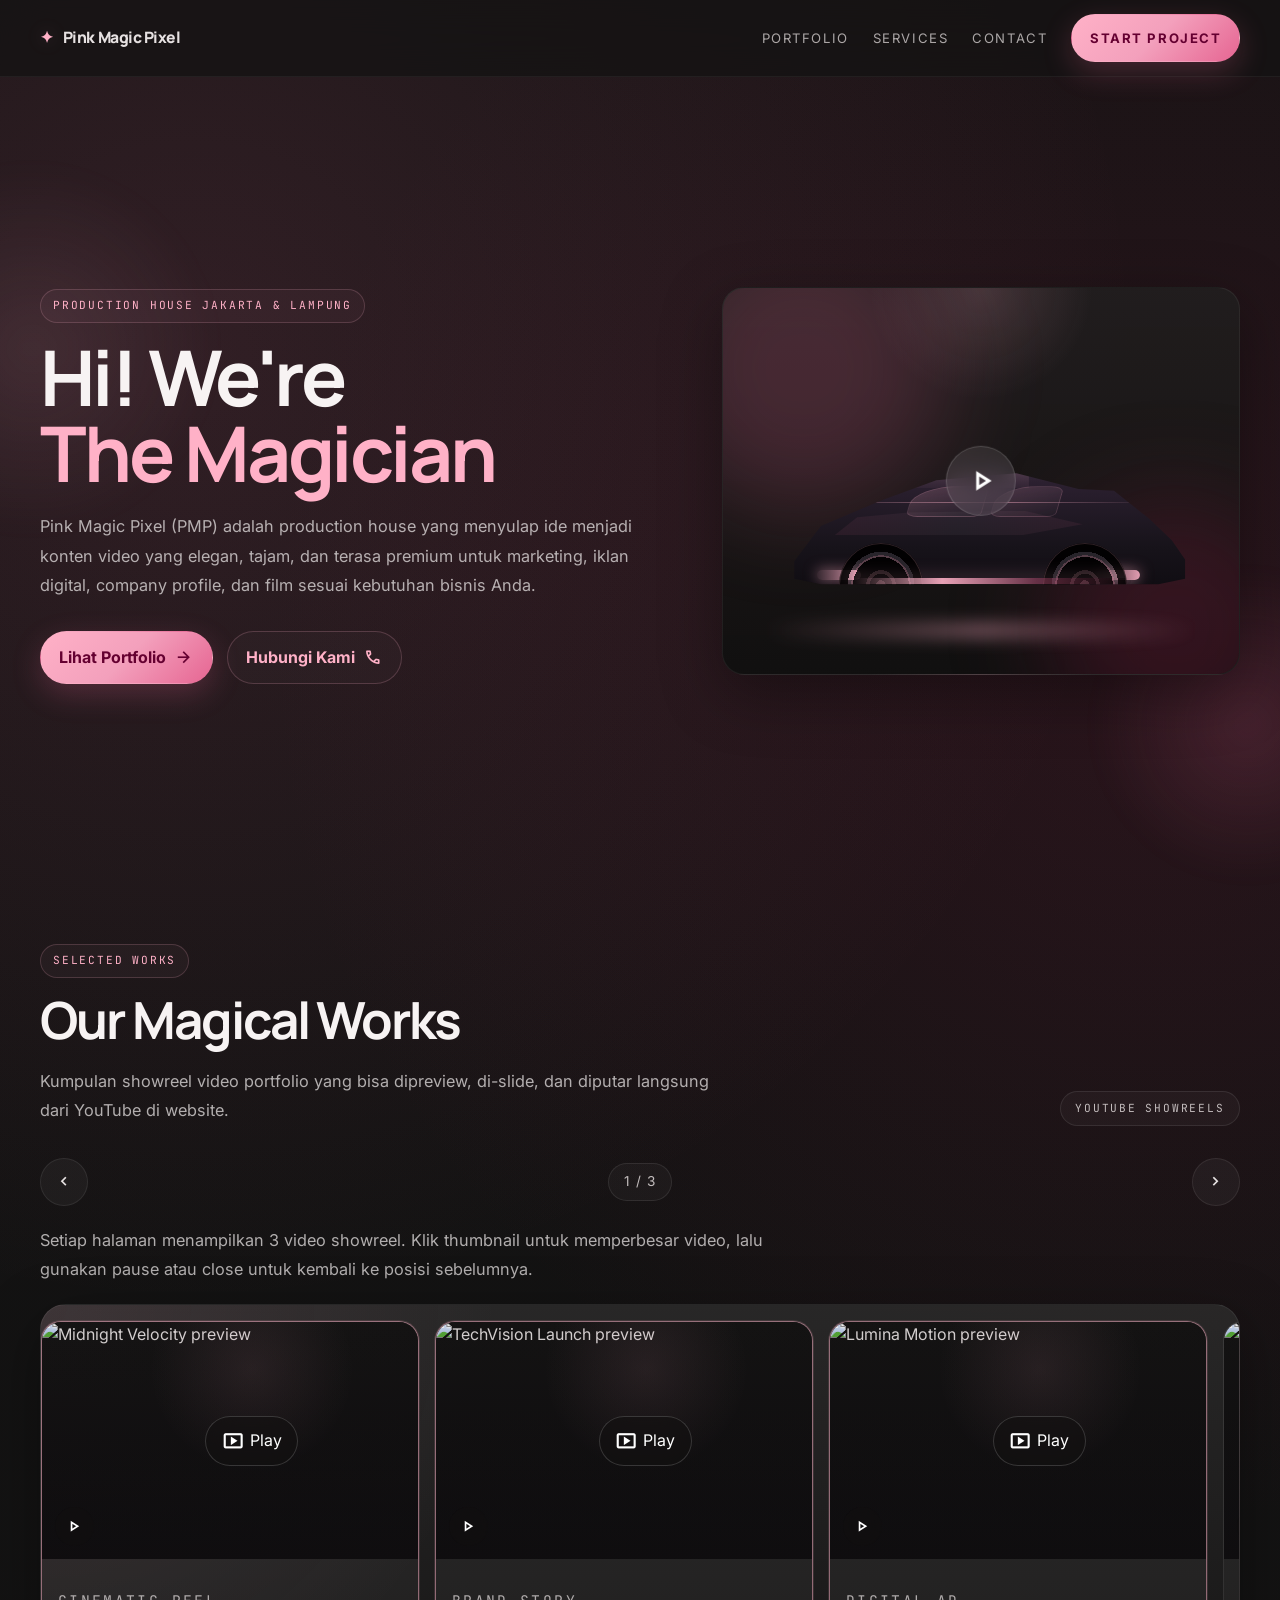
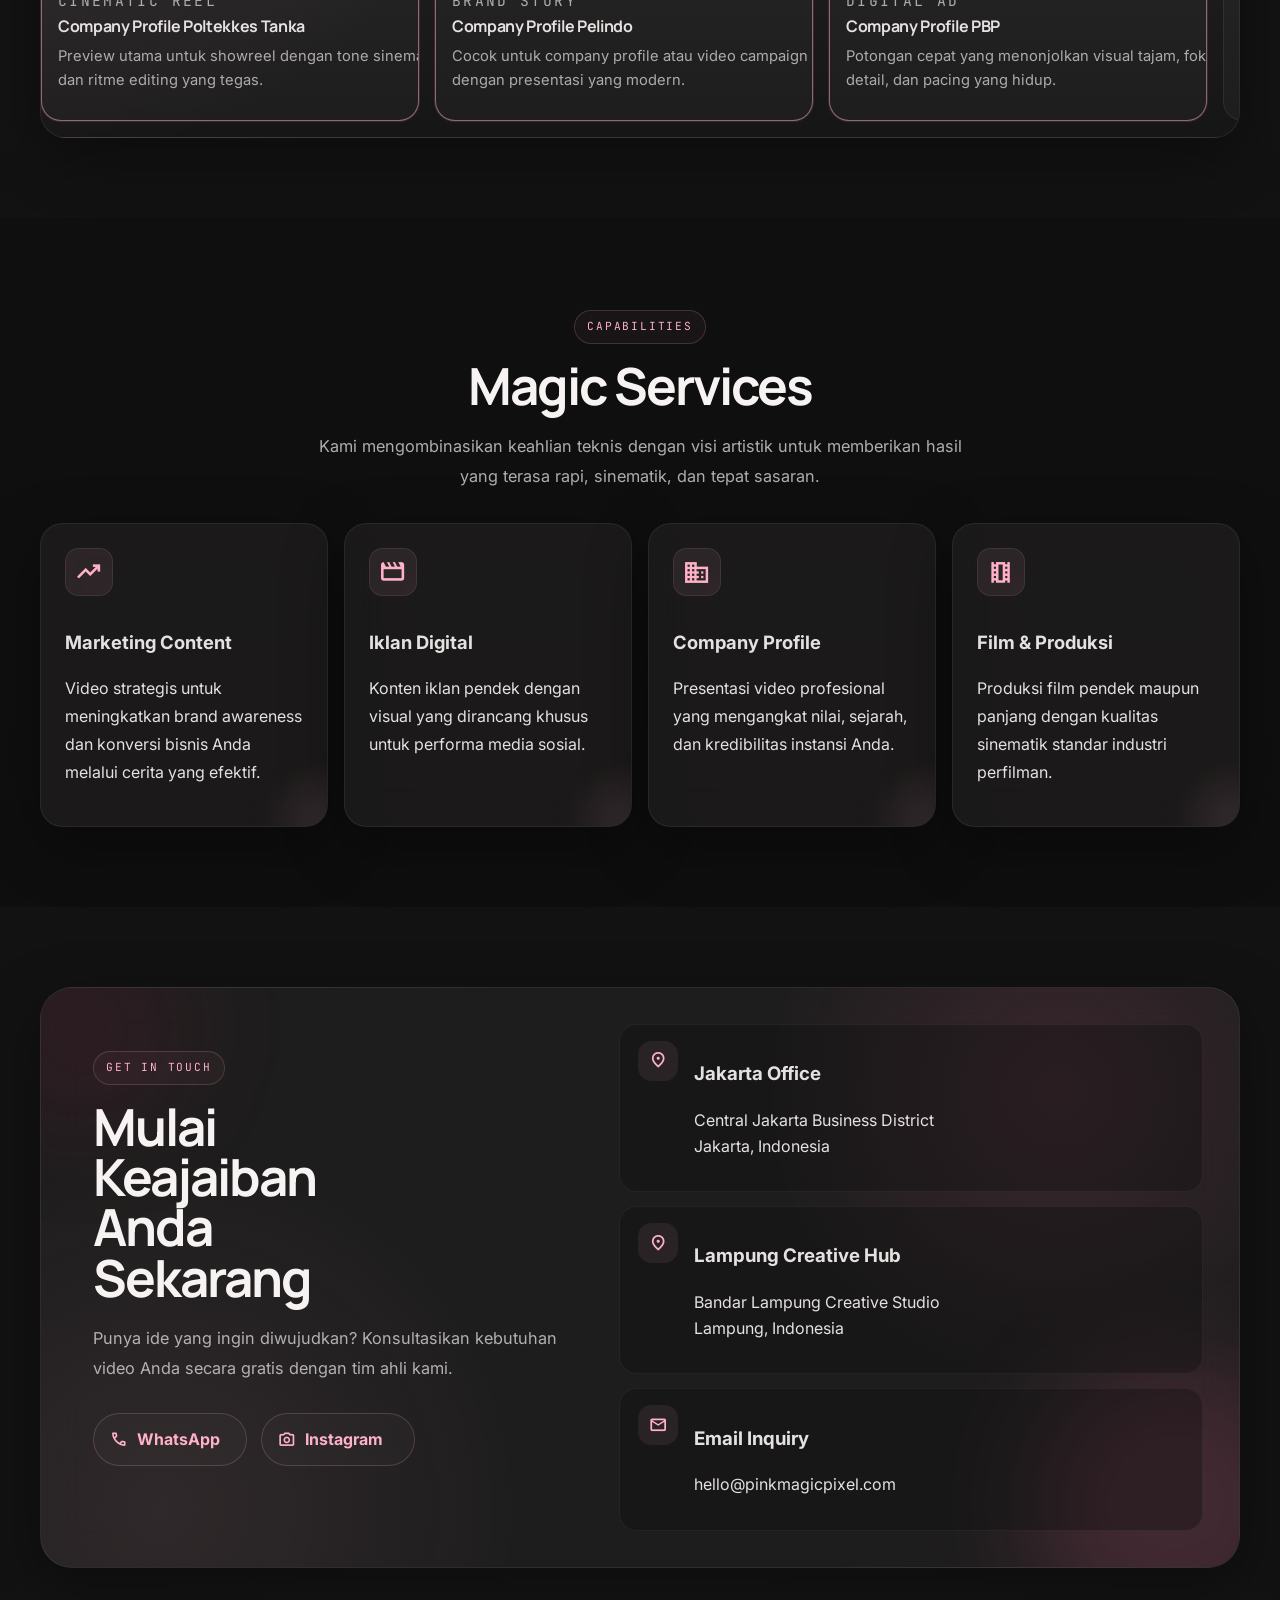
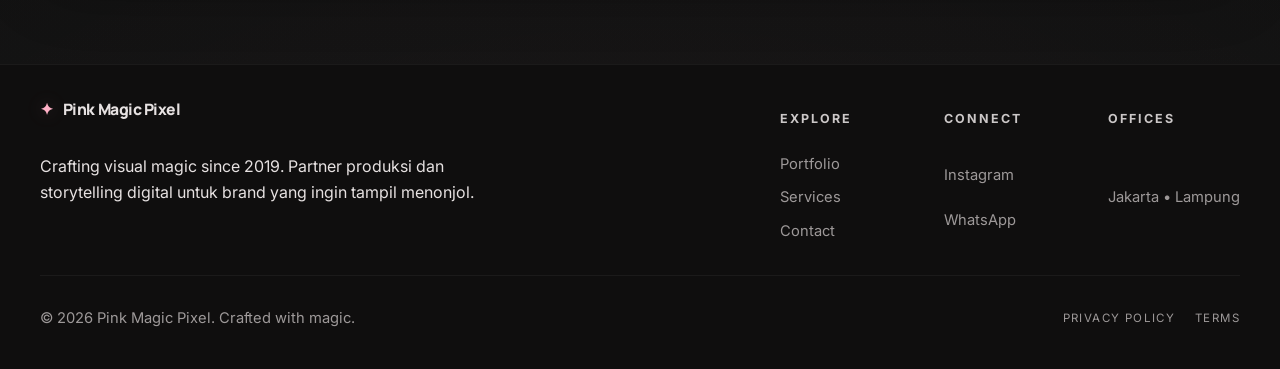
==== commit 63e5edc0: "Sync showreel card titles with script data" ====
--- a/index.html
+++ b/index.html
@@ -159,7 +159,7 @@
                     </div>
                     <div class="showreel-card-copy">
                       <p class="tag">Cinematic Reel</p>
-                      <h4>Midnight Velocity</h4>
+                      <h4>Company Profile Poltekkes Tanka</h4>
                       <p>Preview utama untuk showreel dengan tone sinematik dan ritme editing yang tegas.</p>
                     </div>
                   </article>
@@ -179,7 +179,7 @@
                     </div>
                     <div class="showreel-card-copy">
                       <p class="tag">Brand Story</p>
-                      <h4>TechVision Launch</h4>
+                      <h4>Company Profile Pelindo</h4>
                       <p>Cocok untuk company profile atau video campaign dengan presentasi yang modern.</p>
                     </div>
                   </article>
@@ -199,7 +199,7 @@
                     </div>
                     <div class="showreel-card-copy">
                       <p class="tag">Digital Ad</p>
-                      <h4>Lumina Motion</h4>
+                      <h4>Company Profile PBP</h4>
                       <p>Potongan cepat yang menonjolkan visual tajam, fokus detail, dan pacing yang hidup.</p>
                     </div>
                   </article>
@@ -219,7 +219,7 @@
                     </div>
                     <div class="showreel-card-copy">
                       <p class="tag">Feature Cut</p>
-                      <h4>Horizon Feature</h4>
+                      <h4>Company Profile Kanian</h4>
                       <p>Alternatif preview untuk highlight produksi yang terasa premium dan terkurasi.</p>
                     </div>
                   </article>
@@ -239,7 +239,7 @@
                     </div>
                     <div class="showreel-card-copy">
                       <p class="tag">Commercial</p>
-                      <h4>Pulse Campaign</h4>
+                      <h4>Pertamina Geotermal Energy Documentation</h4>
                       <p>Format yang ideal untuk iklan digital, teaser, atau materi promosi yang ringkas.</p>
                     </div>
                   </article>
@@ -259,7 +259,7 @@
                     </div>
                     <div class="showreel-card-copy">
                       <p class="tag">Behind The Scene</p>
-                      <h4>Studio Notes</h4>
+                      <h4>PLN DOCUMENTATION, WOMAN DAYS</h4>
                       <p>Preview untuk potongan produksi di balik layar yang memberi konteks proses kreatif.</p>
                     </div>
                   </article>
@@ -279,7 +279,7 @@
                     </div>
                     <div class="showreel-card-copy">
                       <p class="tag">Company Profile</p>
-                      <h4>Corporate Frame</h4>
+                      <h4>BRI Documentation Hut BRI</h4>
                       <p>Menampilkan sisi profesional brand melalui framing yang rapi dan percaya diri.</p>
                     </div>
                   </article>
@@ -299,7 +299,7 @@
                     </div>
                     <div class="showreel-card-copy">
                       <p class="tag">Final Cut</p>
-                      <h4>Closing Sequence</h4>
+                      <h4>Honda Documentation Honda X FIF Group</h4>
                       <p>Showreel penutup untuk membangun kesan akhir yang kuat dan mudah diingat.</p>
                     </div>
                   </article>
@@ -319,7 +319,7 @@
                     </div>
                     <div class="showreel-card-copy">
                       <p class="tag">Motion Reel</p>
-                      <h4>Velocity Pulse</h4>
+                      <h4>Compro PertaGas, Energized to grow, Lead The MidWay</h4>
                       <p>Tambahan showreel untuk memperkaya kumpulan portfolio dengan nuansa motion yang dinamis.</p>
                     </div>
                   </article>
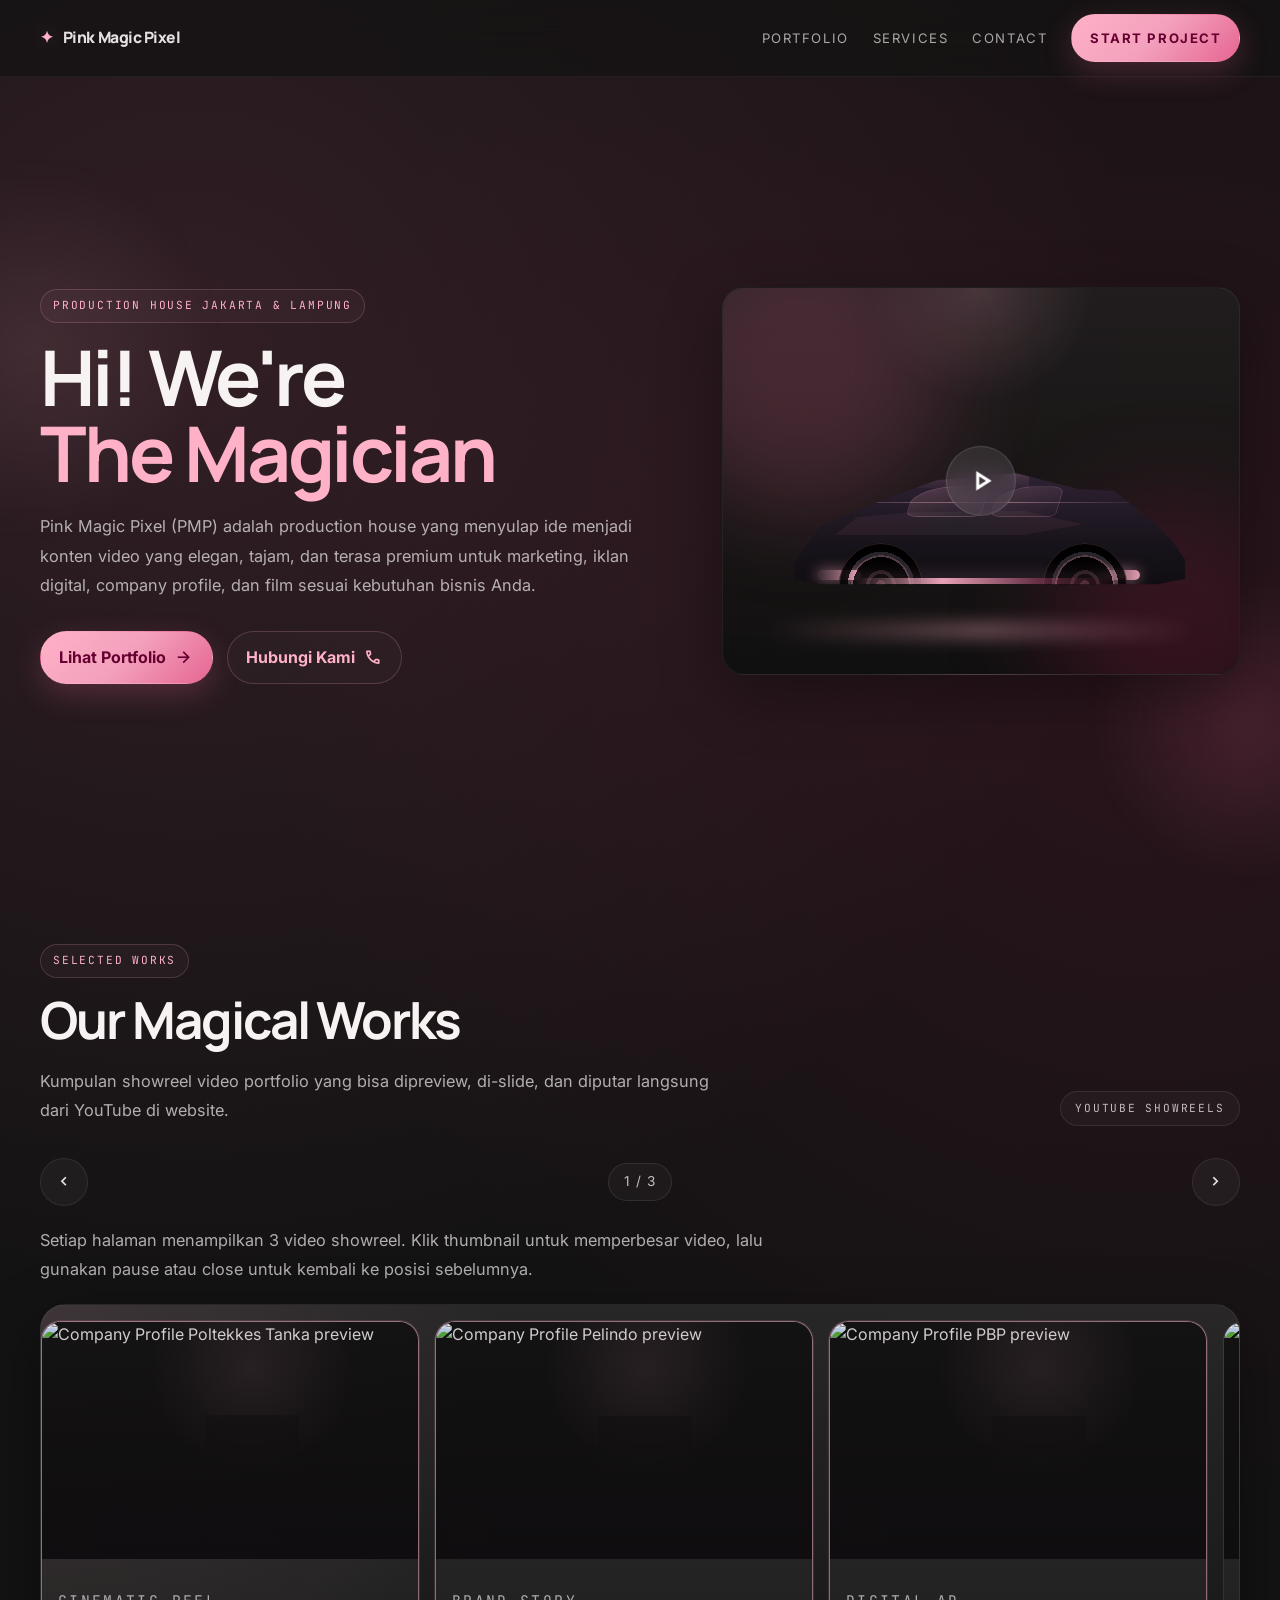
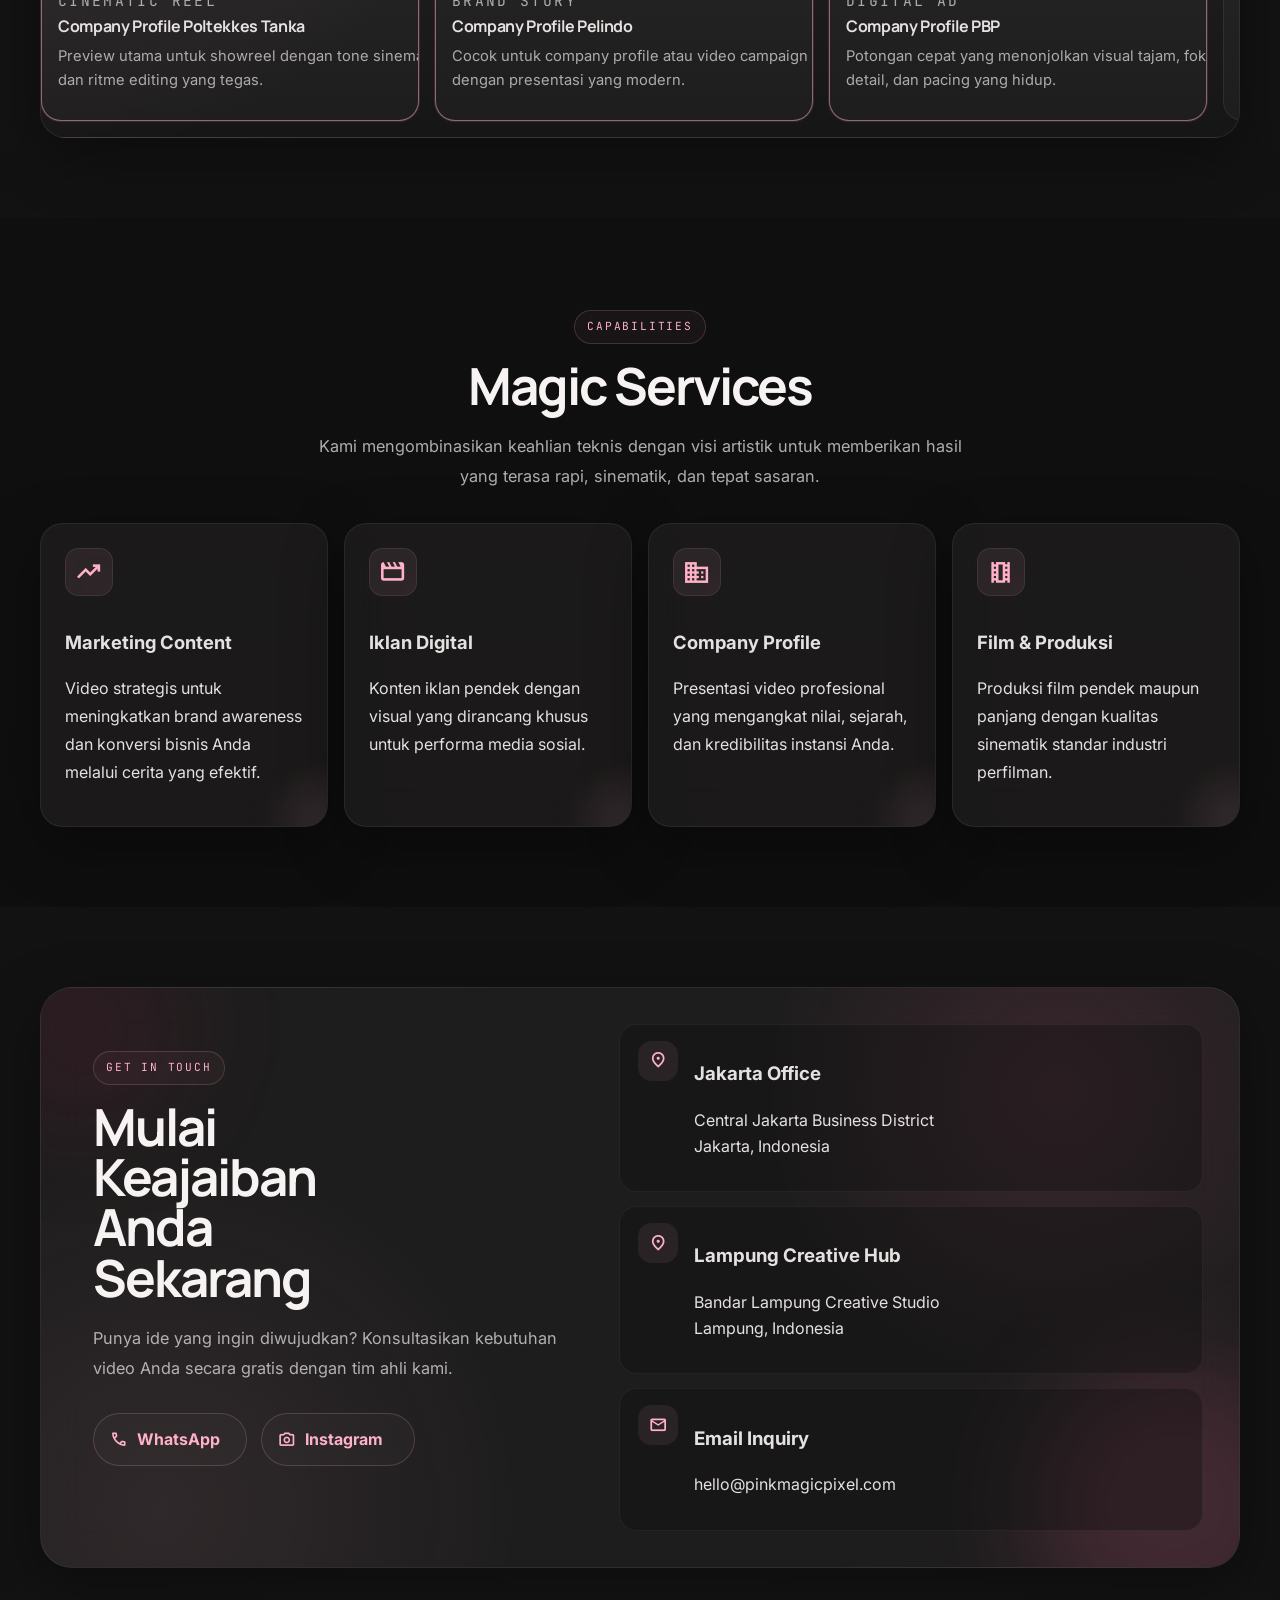
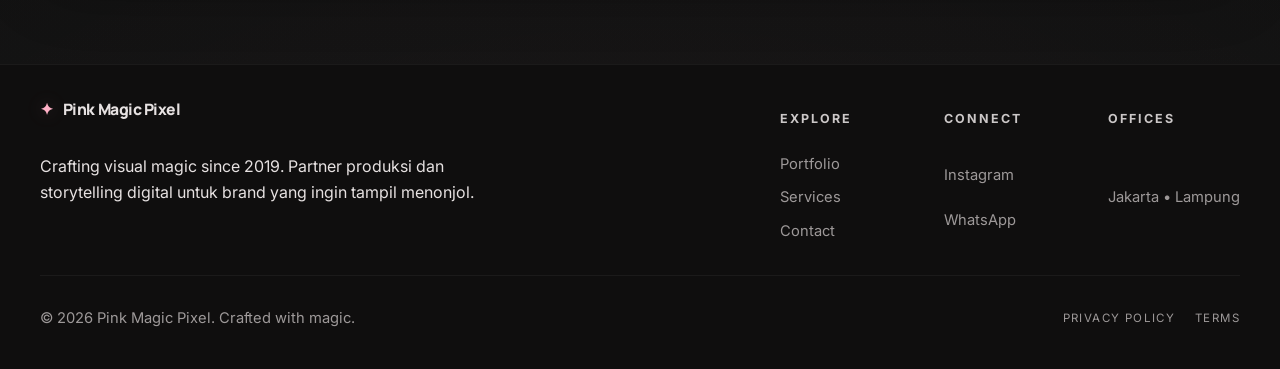
==== commit 6896e813: "Sync showreel play titles" ====
--- a/index.html
+++ b/index.html
@@ -14,7 +14,7 @@
       href="https://fonts.googleapis.com/css2?family=Inter:wght@400;500;600;700&family=JetBrains+Mono:wght@500;600&family=Manrope:wght@500;600;700;800&family=Material+Symbols+Outlined:wght@100..700&display=swap"
       rel="stylesheet"
     />
-    <link rel="stylesheet" href="styles.css?v=5" />
+    <link rel="stylesheet" href="styles.css?v=6" />
   </head>
   <body>
     <a class="skip-link" href="#content">Skip to content</a>
@@ -146,11 +146,11 @@
                 <div class="showreel-rail" data-carousel-track>
                   <article class="showreel-card" data-video-index="0" data-video-url="https://youtu.be/VJhKfLaxcsc">
                     <div class="showreel-thumb">
-                      <img src="https://i.ytimg.com/vi/VJhKfLaxcsc/hqdefault.jpg" alt="Midnight Velocity preview" loading="lazy" />
-                      <span class="showreel-thumb-badge" aria-hidden="true">
-                        <span class="material-symbols-outlined">play_arrow</span>
-                      </span>
-                      <button class="showreel-play" type="button" data-play-video="0" aria-label="Perbesar Midnight Velocity">
+                      <img src="https://i.ytimg.com/vi/VJhKfLaxcsc/hqdefault.jpg" alt="Company Profile Poltekkes Tanka preview" loading="lazy" />
+                      <span class="showreel-thumb-badge" aria-hidden="true">
+                        <span class="material-symbols-outlined">play_arrow</span>
+                      </span>
+                      <button class="showreel-play" type="button" data-play-video="0" aria-label="Perbesar Company Profile Poltekkes Tanka">
                         <span class="showreel-play-badge">
                           <span class="material-symbols-outlined" aria-hidden="true">smart_display</span>
                           <span>Play</span>
@@ -512,6 +512,6 @@
       </div>
     </footer>
 
-    <script src="script.js?v=5"></script>
+    <script src="script.js?v=6"></script>
   </body>
 </html>
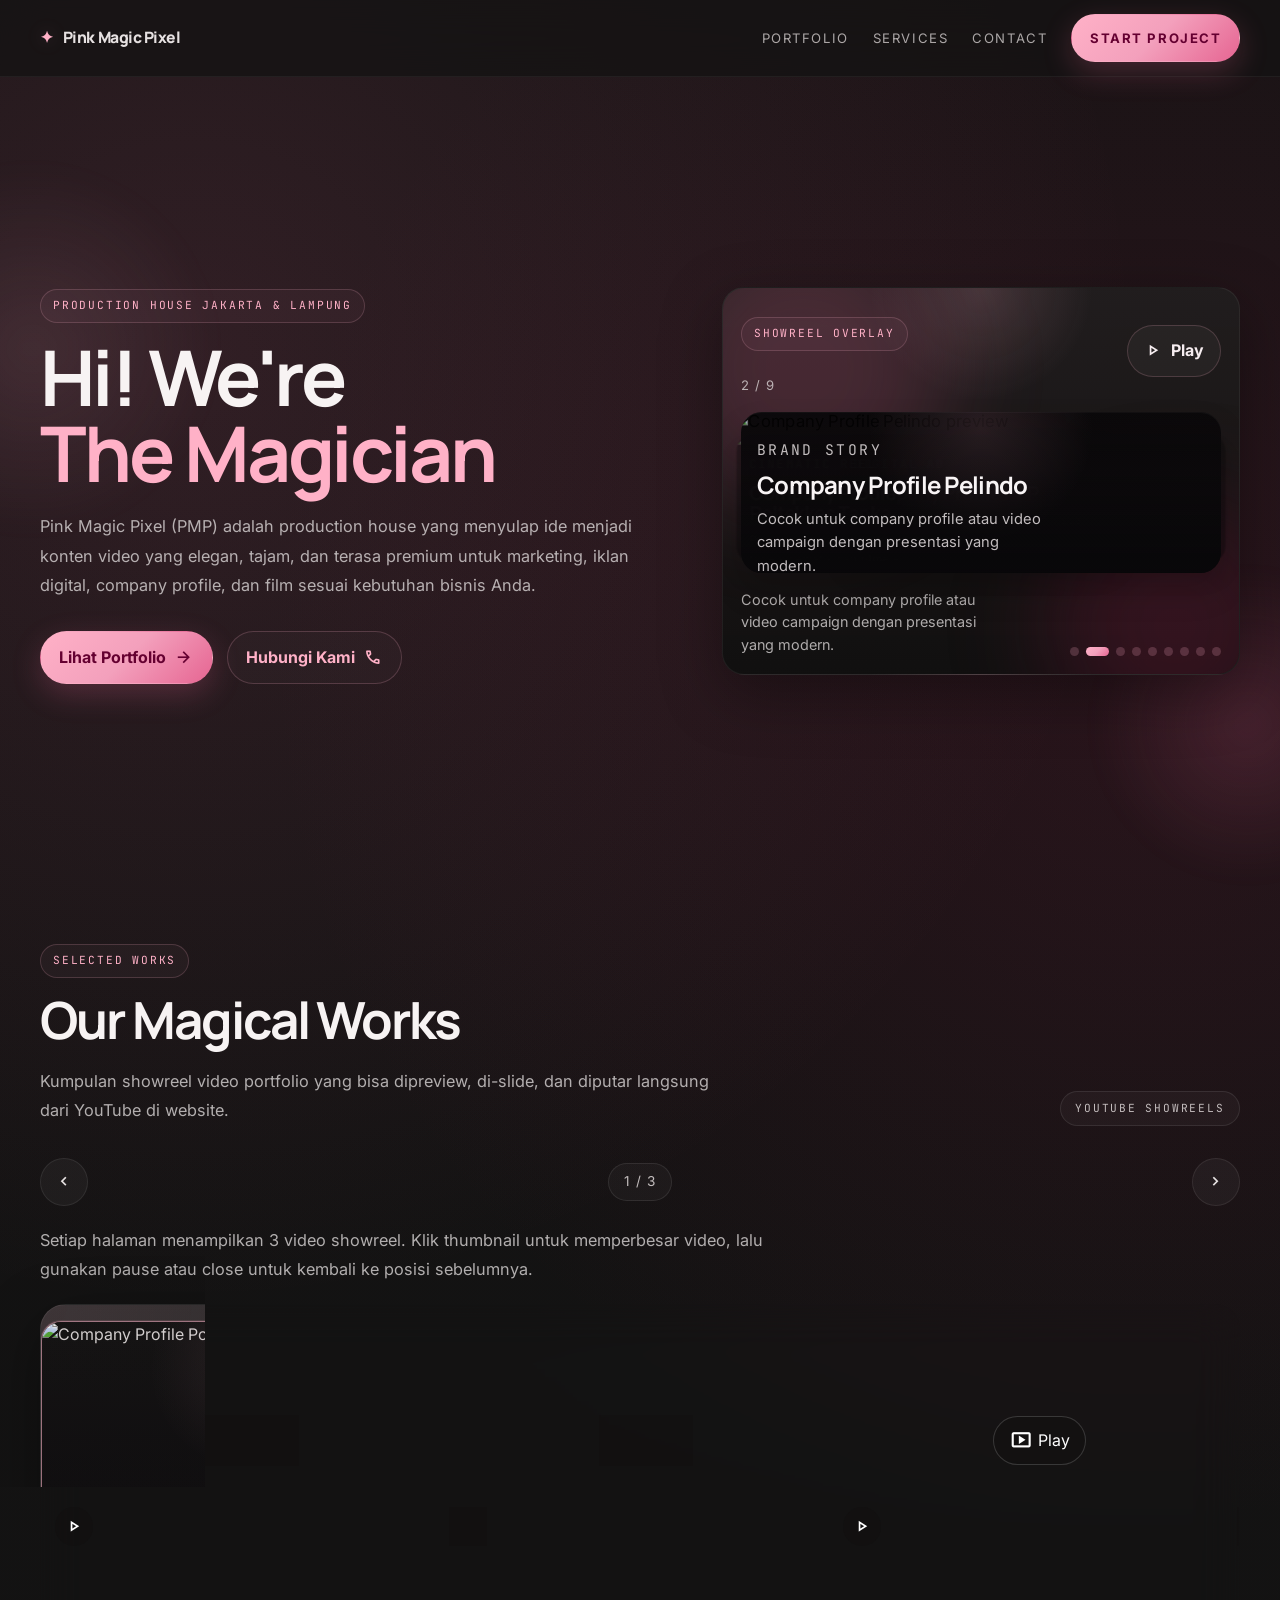
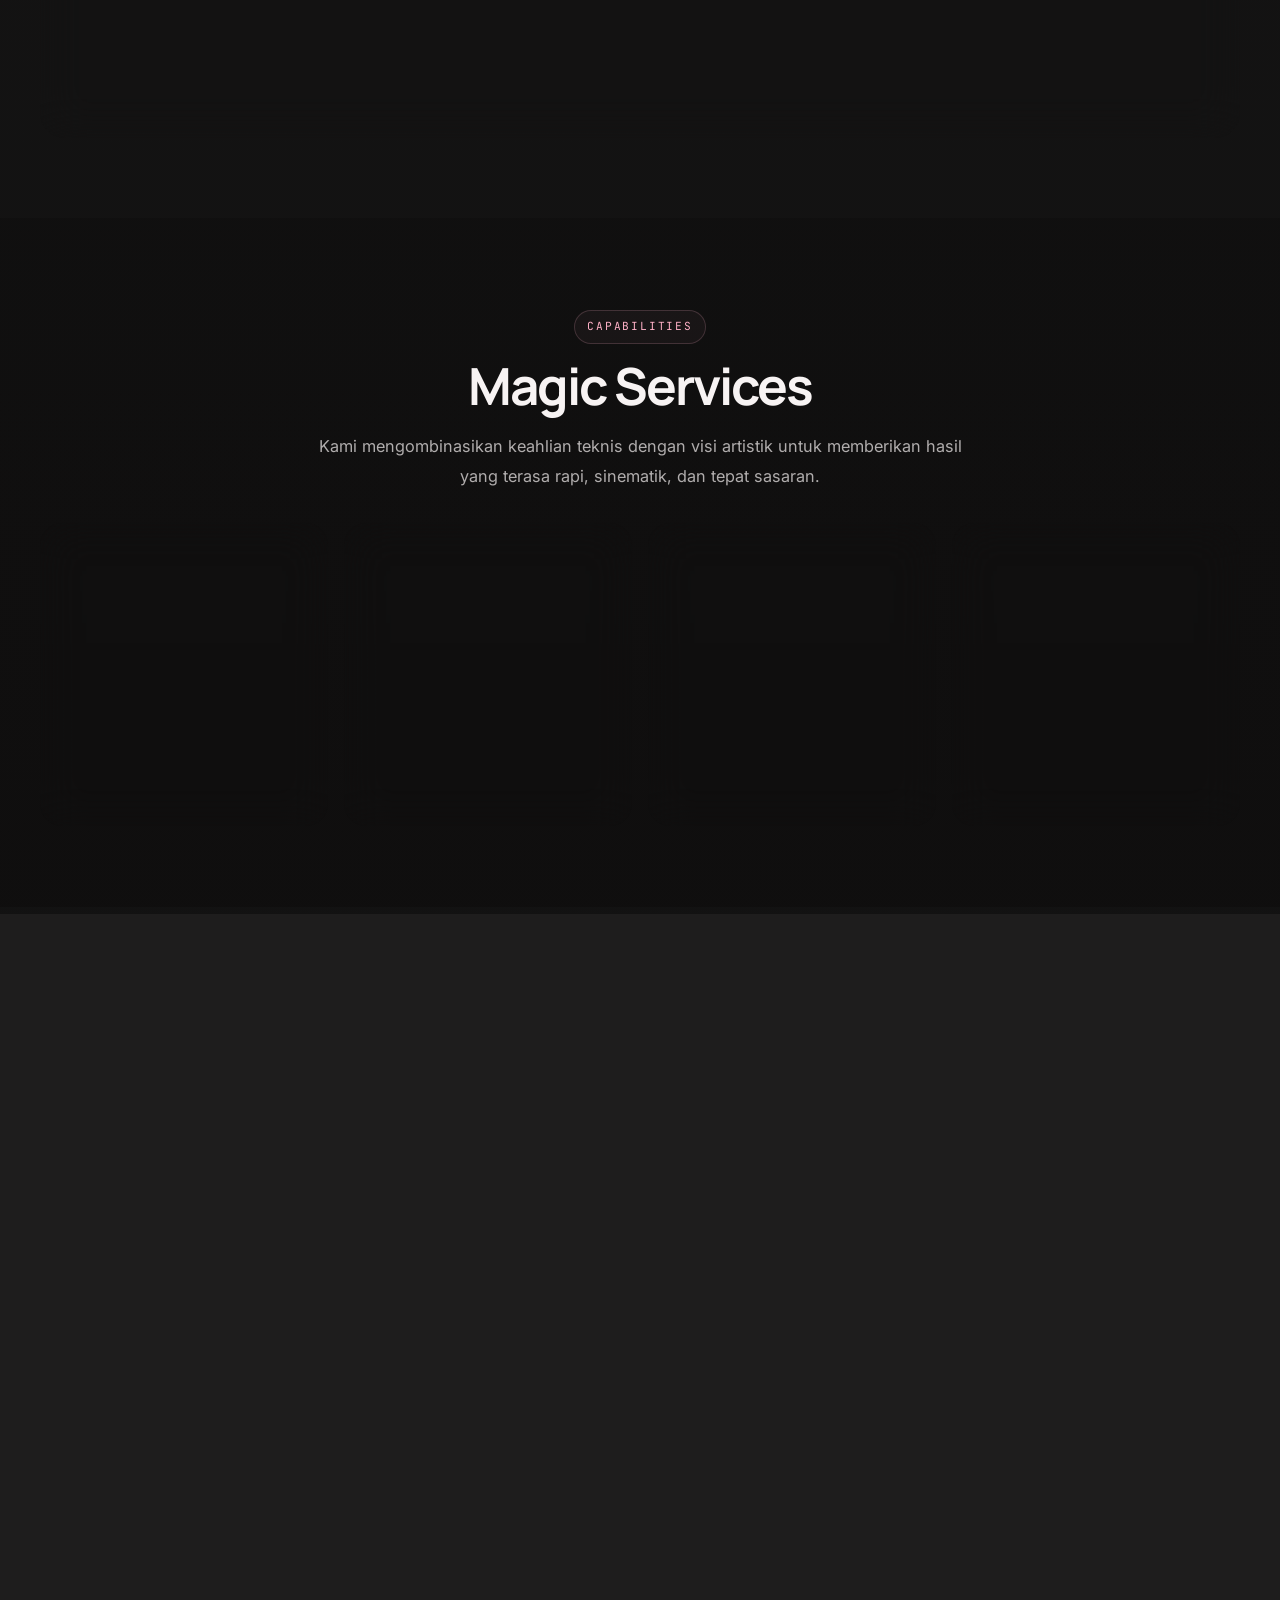
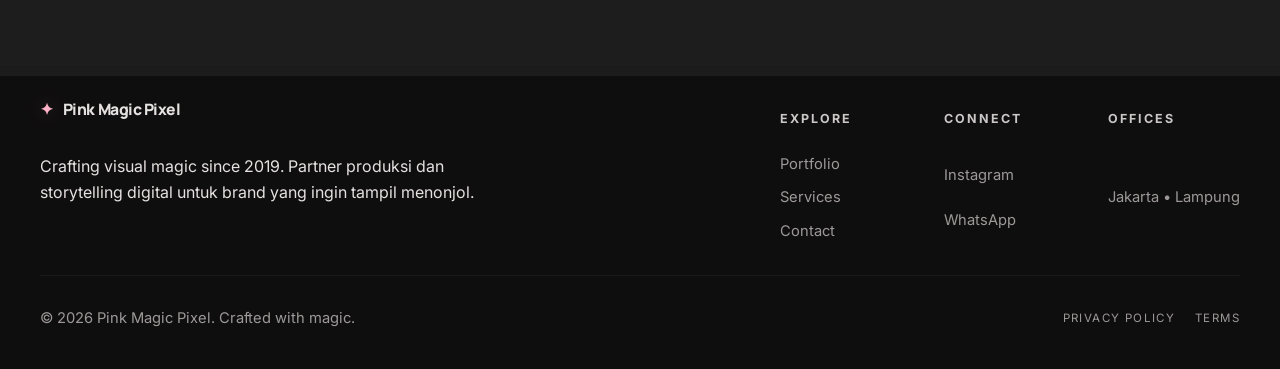
==== commit 2d237753: "Add hero showreel overlay carousel" ====
--- a/index.html
+++ b/index.html
@@ -14,7 +14,7 @@
       href="https://fonts.googleapis.com/css2?family=Inter:wght@400;500;600;700&family=JetBrains+Mono:wght@500;600&family=Manrope:wght@500;600;700;800&family=Material+Symbols+Outlined:wght@100..700&display=swap"
       rel="stylesheet"
     />
-    <link rel="stylesheet" href="styles.css?v=6" />
+    <link rel="stylesheet" href="styles.css?v=7" />
   </head>
   <body>
     <a class="skip-link" href="#content">Skip to content</a>
@@ -78,29 +78,30 @@
             </div>
           </div>
 
-          <div class="hero-visual reveal" aria-hidden="true">
-            <div class="visual-frame">
+          <div class="hero-visual reveal" aria-label="Showreel overlay carousel">
+            <div class="visual-frame hero-showreel-panel" data-hero-showreel>
               <div class="visual-glow visual-glow-a"></div>
               <div class="visual-glow visual-glow-b"></div>
 
-              <div class="car-scene">
-                <div class="floor-reflection"></div>
-                <div class="car-body">
-                  <span class="car-window"></span>
-                  <span class="car-window car-window-secondary"></span>
-                  <span class="car-roof"></span>
-                  <span class="car-hood"></span>
-                  <span class="car-headlight left"></span>
-                  <span class="car-headlight right"></span>
-                  <span class="car-wheel left"></span>
-                  <span class="car-wheel right"></span>
-                  <span class="car-accent"></span>
+              <div class="hero-showreel">
+                <div class="hero-showreel-head">
+                  <div>
+                    <p class="eyebrow">Showreel Overlay</p>
+                    <p class="hero-showreel-counter" data-hero-counter>1 / 9</p>
+                  </div>
+                  <button class="hero-showreel-play" type="button" data-hero-open aria-label="Perbesar video showreel aktif">
+                    <span class="material-symbols-outlined" aria-hidden="true">play_arrow</span>
+                    <span>Play</span>
+                  </button>
                 </div>
-              </div>
-
-              <span class="play-badge" aria-hidden="true">
-                <span class="material-symbols-outlined" aria-hidden="true">play_arrow</span>
-              </span>
+
+                <div class="hero-showreel-stage" data-hero-stack aria-label="Showreel overlay preview"></div>
+
+                <div class="hero-showreel-footer">
+                  <p class="hero-showreel-caption" data-hero-caption></p>
+                  <div class="hero-showreel-dots" data-hero-dots></div>
+                </div>
+              </div>
             </div>
           </div>
         </div>
@@ -512,6 +513,6 @@
       </div>
     </footer>
 
-    <script src="script.js?v=6"></script>
+    <script src="script.js?v=7"></script>
   </body>
 </html>
--- a/styles.css
+++ b/styles.css
@@ -380,12 +380,229 @@
   position: relative;
   aspect-ratio: 4 / 3;
   border-radius: 1.4rem;
+  display: flex;
+  padding: 1.15rem;
   overflow: clip;
   background:
     radial-gradient(circle at 50% 0%, rgba(255, 177, 199, 0.16), transparent 24%),
     linear-gradient(180deg, rgba(33, 30, 30, 0.96), rgba(17, 16, 16, 0.98));
   border: 1px solid rgba(255, 255, 255, 0.06);
   box-shadow: var(--shadow);
+}
+
+.hero-showreel-panel {
+  min-height: 100%;
+}
+
+.hero-showreel {
+  position: relative;
+  z-index: 1;
+  display: flex;
+  flex: 1;
+  flex-direction: column;
+  min-width: 0;
+}
+
+.hero-showreel-head,
+.hero-showreel-footer {
+  display: flex;
+  align-items: center;
+  justify-content: space-between;
+  gap: 1rem;
+}
+
+.hero-showreel-head {
+  margin-bottom: 1rem;
+}
+
+.hero-showreel-footer {
+  margin-top: 1rem;
+  align-items: flex-end;
+}
+
+.hero-showreel-counter {
+  margin: 0.45rem 0 0;
+  color: rgba(230, 225, 225, 0.74);
+  font-size: 0.82rem;
+  letter-spacing: 0.08em;
+}
+
+.hero-showreel-play {
+  display: inline-flex;
+  align-items: center;
+  gap: 0.55rem;
+  min-height: 2.8rem;
+  padding: 0.75rem 1rem;
+  border-radius: 999px;
+  border: 1px solid rgba(255, 177, 199, 0.18);
+  background: rgba(255, 255, 255, 0.04);
+  color: #f6edf0;
+  font-weight: 700;
+}
+
+.hero-showreel-stage {
+  position: relative;
+  flex: 1;
+  min-height: 0;
+  perspective: 1200px;
+}
+
+.hero-showreel-slide {
+  position: absolute;
+  inset: 0;
+  display: flex;
+  align-items: stretch;
+  justify-content: stretch;
+  padding: 0;
+  border: 0;
+  border-radius: 1.3rem;
+  overflow: hidden;
+  cursor: pointer;
+  text-align: left;
+  background: rgba(10, 9, 10, 0.95);
+  box-shadow:
+    0 1px 0 rgba(255, 255, 255, 0.04) inset,
+    0 18px 32px rgba(0, 0, 0, 0.18);
+  transition:
+    transform 500ms ease,
+    opacity 500ms ease,
+    filter 500ms ease;
+}
+
+.hero-showreel-slide img {
+  width: 100%;
+  height: 100%;
+  object-fit: cover;
+  transform: scale(1.04);
+  filter: saturate(1.06) contrast(1.04);
+}
+
+.hero-showreel-slide::after {
+  content: "";
+  position: absolute;
+  inset: 0;
+  background:
+    linear-gradient(180deg, rgba(18, 12, 16, 0.08) 0%, rgba(18, 12, 16, 0.24) 36%, rgba(8, 7, 9, 0.84) 100%),
+    radial-gradient(circle at 50% 10%, rgba(255, 177, 199, 0.16), transparent 40%);
+}
+
+.hero-showreel-overlay {
+  position: absolute;
+  inset: 0;
+  z-index: 1;
+  display: flex;
+  flex-direction: column;
+  justify-content: space-between;
+  padding: 1rem;
+  background: linear-gradient(180deg, rgba(8, 7, 9, 0.16), rgba(8, 7, 9, 0.12));
+}
+
+.hero-showreel-meta {
+  max-width: min(18rem, 82%);
+}
+
+.hero-showreel-meta .tag {
+  margin-bottom: 0.65rem;
+}
+
+.hero-showreel-meta h3 {
+  margin: 0;
+  color: #f8f4f5;
+  font-family: "Manrope", sans-serif;
+  font-size: clamp(1.1rem, 2vw, 1.5rem);
+  line-height: 1.05;
+  letter-spacing: -0.03em;
+}
+
+.hero-showreel-meta p {
+  margin: 0.65rem 0 0;
+  color: rgba(246, 239, 241, 0.78);
+  font-size: 0.92rem;
+  line-height: 1.6;
+}
+
+.hero-showreel-index {
+  align-self: flex-end;
+  display: inline-flex;
+  align-items: center;
+  justify-content: center;
+  min-width: 2.75rem;
+  min-height: 2.75rem;
+  padding: 0.45rem 0.65rem;
+  border-radius: 999px;
+  border: 1px solid rgba(255, 177, 199, 0.22);
+  background: rgba(255, 255, 255, 0.08);
+  color: #f8f4f5;
+  font-family: "JetBrains Mono", monospace;
+  font-size: 0.82rem;
+  letter-spacing: 0.12em;
+}
+
+.hero-showreel-slide-current {
+  z-index: 3;
+  transform: translate3d(0, 0, 0) scale(1);
+  opacity: 1;
+}
+
+.hero-showreel-slide-prev {
+  z-index: 2;
+  transform: translate3d(-12%, 4%, -120px) scale(0.88);
+  opacity: 0.4;
+  filter: blur(0.25px) saturate(0.85);
+}
+
+.hero-showreel-slide-next {
+  z-index: 1;
+  transform: translate3d(12%, 4%, -120px) scale(0.88);
+  opacity: 0.4;
+  filter: blur(0.25px) saturate(0.85);
+}
+
+.hero-showreel-slide:hover,
+.hero-showreel-slide:focus-visible {
+  opacity: 1;
+  filter: saturate(1.04);
+}
+
+.hero-showreel-slide:focus-visible,
+.hero-showreel-play:focus-visible,
+.hero-showreel-dot:focus-visible {
+  outline: 2px solid var(--pink);
+  outline-offset: 3px;
+}
+
+.hero-showreel-caption {
+  margin: 0;
+  max-width: 28ch;
+  color: rgba(230, 225, 225, 0.74);
+  font-size: 0.9rem;
+  line-height: 1.55;
+}
+
+.hero-showreel-dots {
+  display: flex;
+  flex-wrap: wrap;
+  justify-content: flex-end;
+  gap: 0.45rem;
+}
+
+.hero-showreel-dot {
+  width: 0.55rem;
+  height: 0.55rem;
+  padding: 0;
+  border-radius: 999px;
+  border: 0;
+  background: rgba(255, 177, 199, 0.2);
+  transition: width 180ms ease, background-color 180ms ease, transform 180ms ease;
+}
+
+.hero-showreel-dot[aria-selected="true"] {
+  width: 1.4rem;
+  background: linear-gradient(135deg, #ffb1c7 0%, #f3a0bc 50%, #e66592 100%);
+}
+
+.hero-showreel-dot:hover {
+  transform: translateY(-1px);
 }
 
 .visual-glow {
@@ -1203,6 +1420,10 @@
     grid-template-columns: 1fr;
   }
 
+  .hero-showreel-panel {
+    min-height: 24rem;
+  }
+
   .services-grid {
     grid-template-columns: repeat(2, minmax(0, 1fr));
   }
@@ -1237,6 +1458,20 @@
     gap: 1.75rem;
   }
 
+  .hero-showreel-head,
+  .hero-showreel-footer {
+    flex-direction: column;
+    align-items: flex-start;
+  }
+
+  .hero-showreel-stage {
+    min-height: 21rem;
+  }
+
+  .hero-showreel-dots {
+    justify-content: flex-start;
+  }
+
   .section {
     padding: 4rem 0;
   }
@@ -1283,6 +1518,14 @@
     max-width: 8ch;
   }
 
+  .hero-showreel-panel {
+    min-height: 21rem;
+  }
+
+  .hero-showreel-stage {
+    min-height: 18rem;
+  }
+
   .button {
     width: 100%;
   }
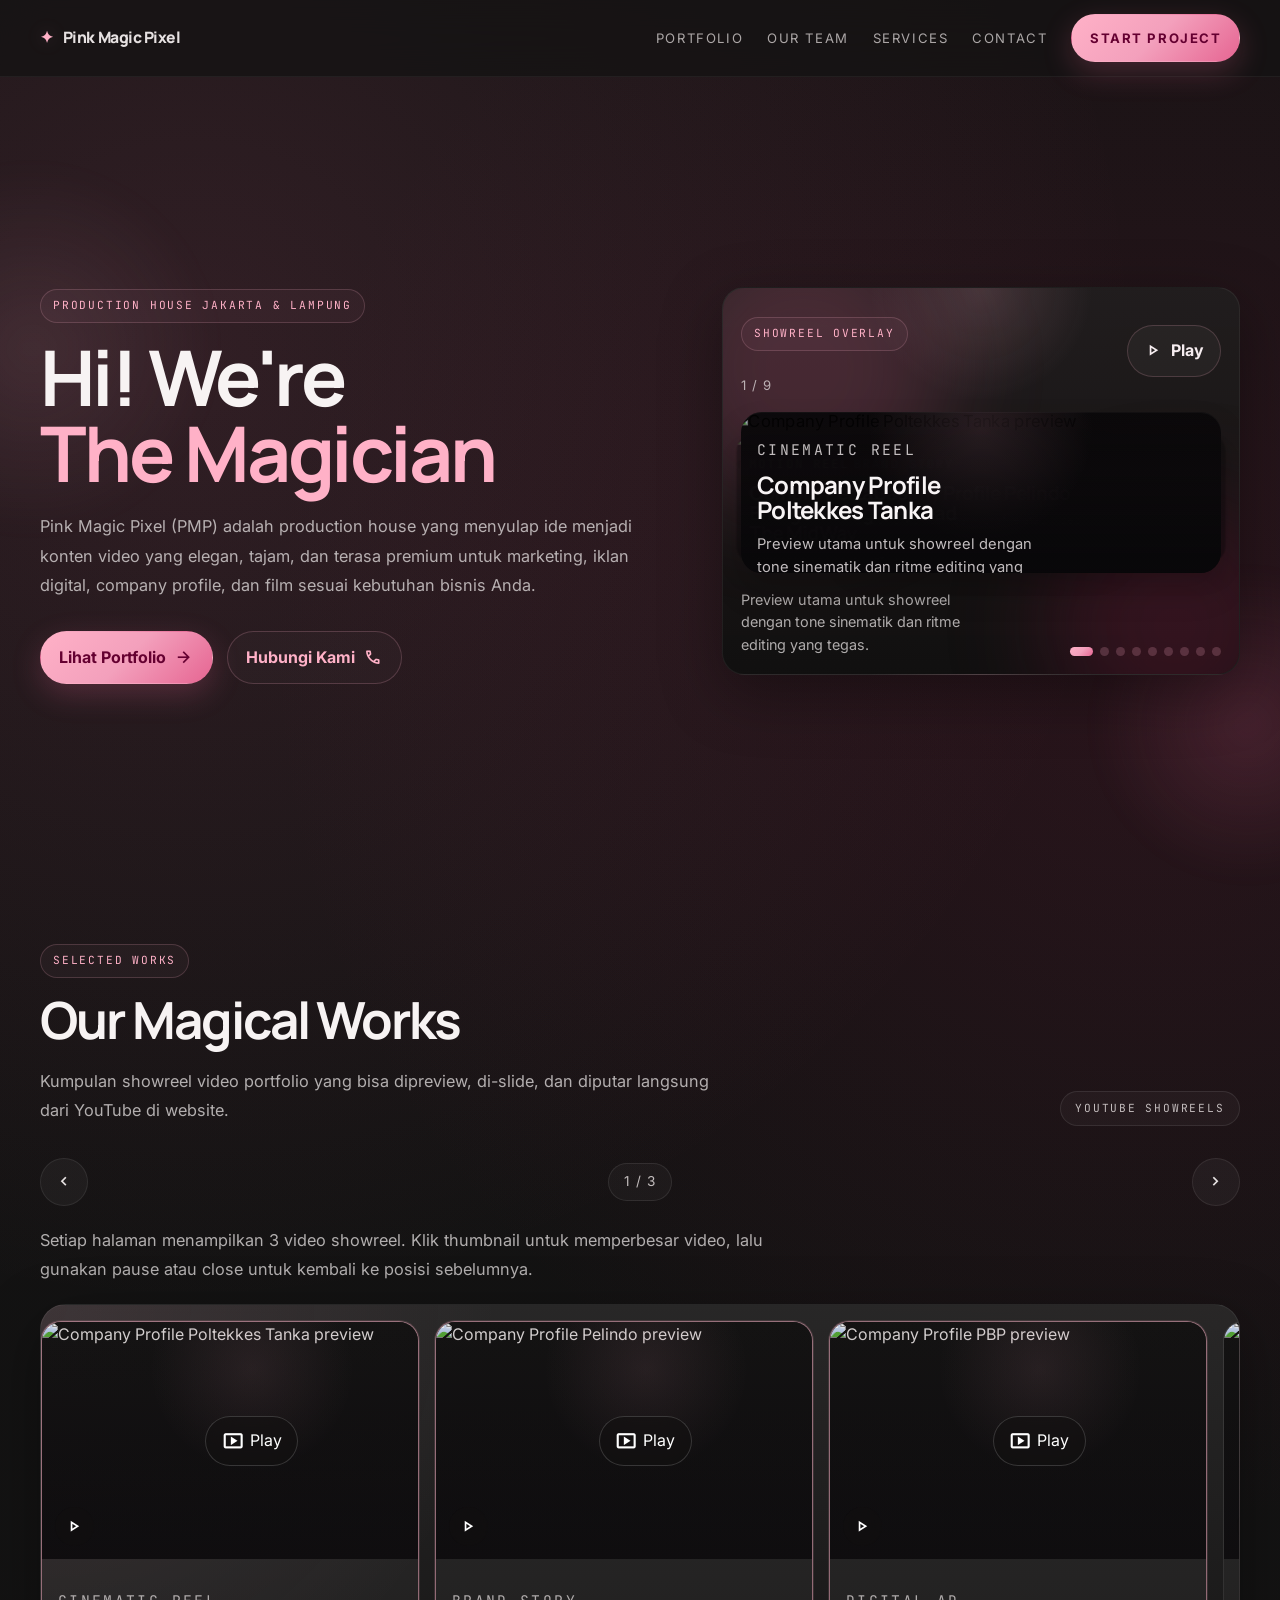
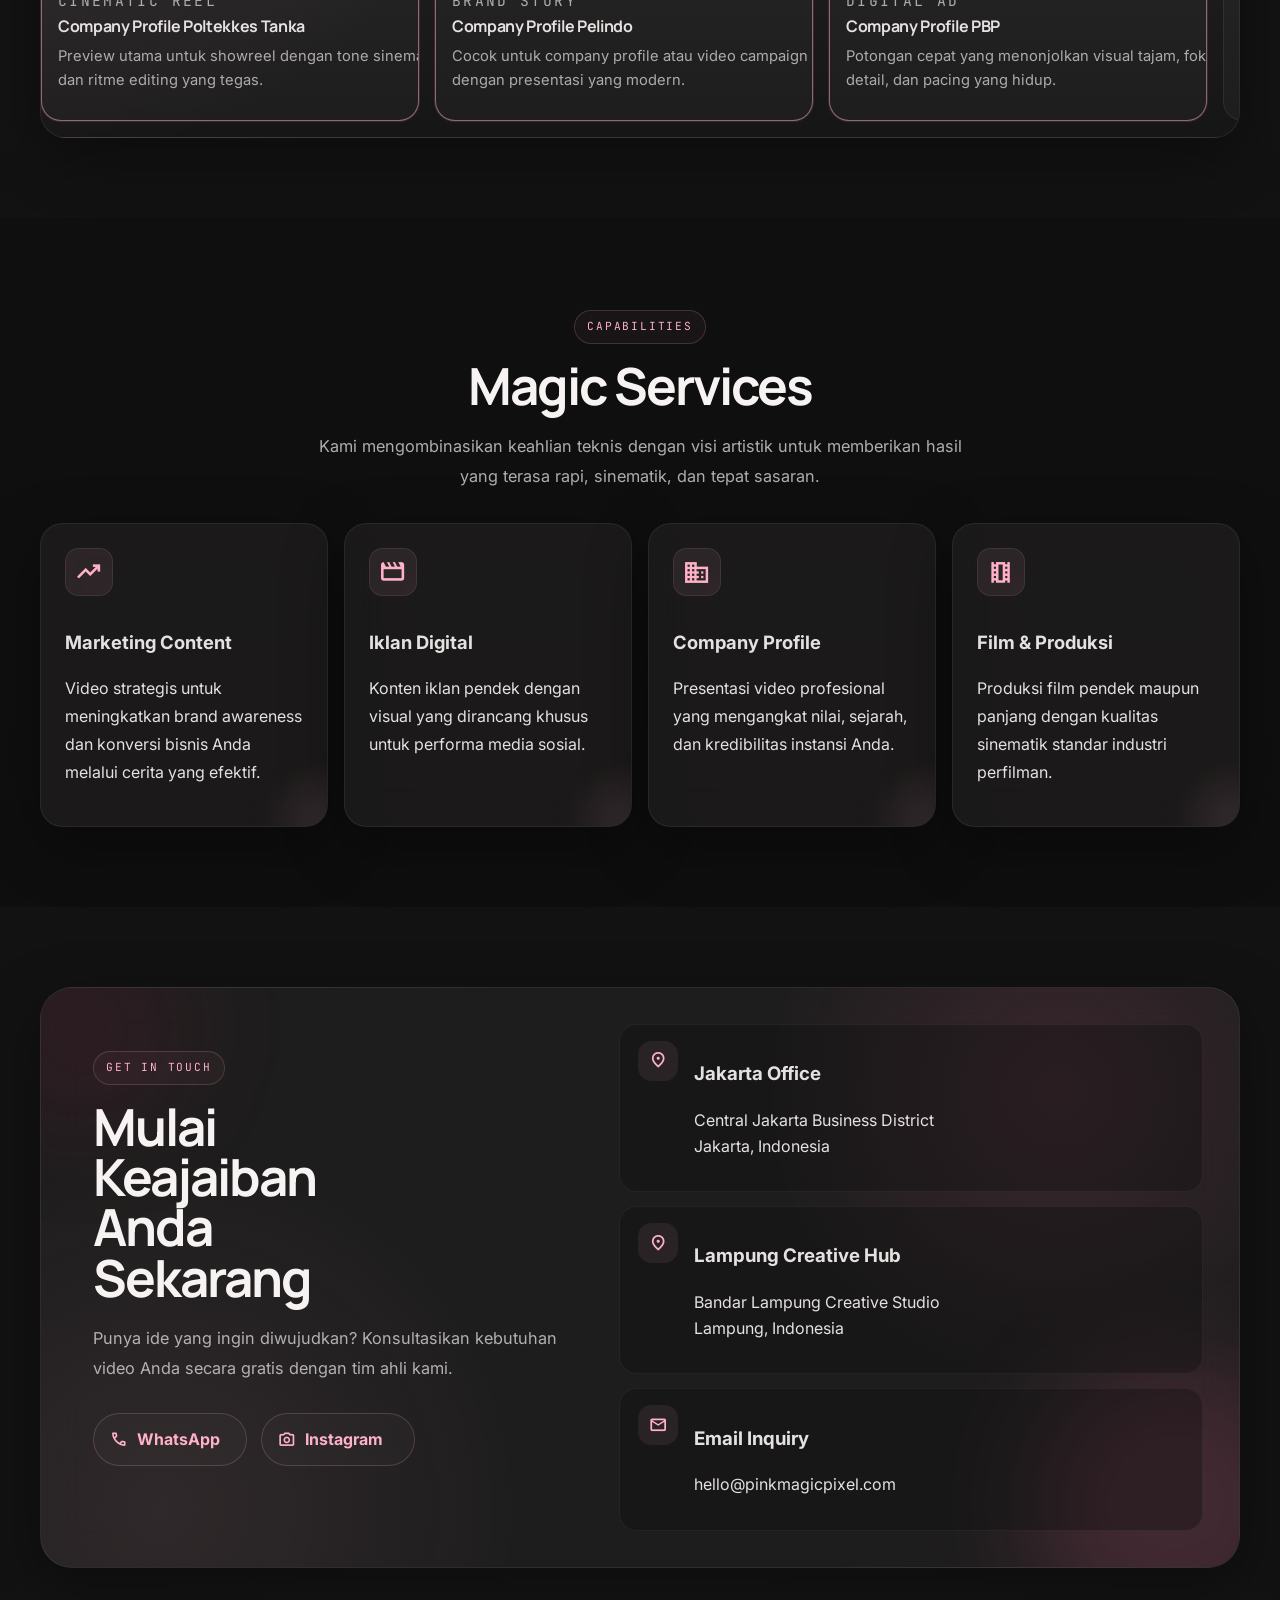
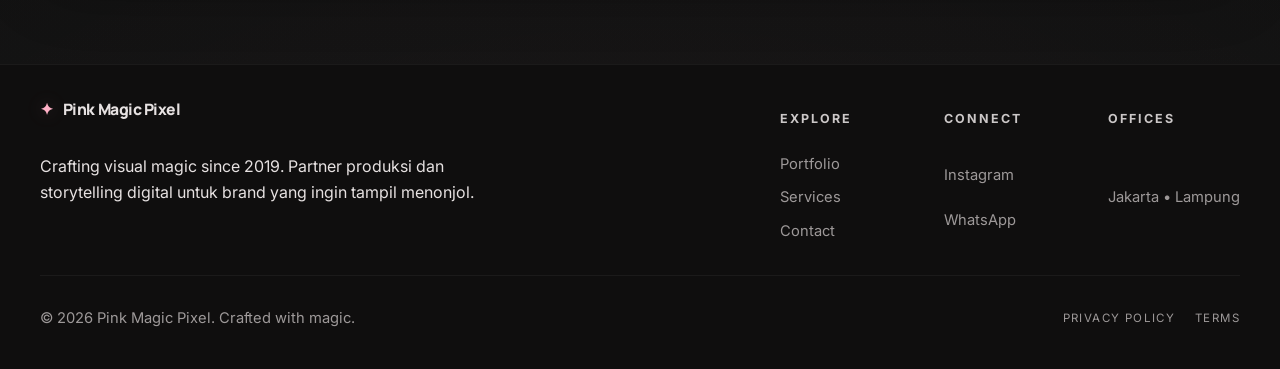
==== commit 875f935e: "Add team profile page" ====
--- a/index.html
+++ b/index.html
@@ -28,6 +28,7 @@
 
         <nav class="site-nav" aria-label="Primary">
           <a href="#portfolio">Portfolio</a>
+          <a href="team.html">Our Team</a>
           <a href="#services">Services</a>
           <a href="#contact">Contact</a>
           <a class="button button-primary button-small" href="#contact">Start Project</a>
@@ -48,6 +49,7 @@
 
       <div class="mobile-menu" id="mobile-menu" hidden>
         <a href="#portfolio">Portfolio</a>
+        <a href="team.html">Our Team</a>
         <a href="#services">Services</a>
         <a href="#contact">Contact</a>
         <a class="button button-primary" href="#contact">Start Project</a>
--- a/styles.css
+++ b/styles.css
@@ -163,6 +163,11 @@
   color: var(--pink);
 }
 
+.site-nav a[aria-current="page"],
+.mobile-menu a[aria-current="page"] {
+  color: #fff;
+}
+
 .menu-toggle {
   display: none;
   width: 2.75rem;
@@ -605,6 +610,212 @@
   transform: translateY(-1px);
 }
 
+.team-page .hero {
+  min-height: auto;
+}
+
+.team-hero {
+  padding-top: 5rem;
+}
+
+.team-hero-layout {
+  display: grid;
+  grid-template-columns: minmax(0, 1.05fr) minmax(320px, 0.95fr);
+  gap: 2rem;
+  align-items: stretch;
+}
+
+.team-hero-copy h1 {
+  margin: 0;
+  font-family: "Manrope", sans-serif;
+  font-size: clamp(3.1rem, 7vw, 6rem);
+  line-height: 0.92;
+  letter-spacing: -0.05em;
+}
+
+.team-hero-panel {
+  position: relative;
+  overflow: clip;
+  border-radius: 1.6rem;
+  background:
+    radial-gradient(circle at 85% 15%, rgba(255, 177, 199, 0.16), transparent 26%),
+    radial-gradient(circle at 12% 82%, rgba(133, 28, 65, 0.22), transparent 28%),
+    rgba(29, 27, 28, 0.9);
+  border: 1px solid rgba(255, 255, 255, 0.06);
+  box-shadow: var(--shadow);
+}
+
+.team-hero-panel-inner {
+  position: relative;
+  z-index: 1;
+  display: grid;
+  gap: 1.2rem;
+  height: 100%;
+  padding: 2rem;
+}
+
+.team-hero-panel-inner h2 {
+  margin: 0;
+  font-family: "Manrope", sans-serif;
+  font-size: clamp(1.8rem, 3vw, 2.8rem);
+  line-height: 1.02;
+  letter-spacing: -0.04em;
+  color: #f7f3f3;
+}
+
+.team-hero-panel-inner p {
+  margin: 0;
+  color: rgba(230, 225, 225, 0.74);
+}
+
+.team-hero-metrics {
+  display: grid;
+  grid-template-columns: repeat(3, minmax(0, 1fr));
+  gap: 0.9rem;
+  margin-top: auto;
+}
+
+.team-hero-metrics article {
+  padding: 1rem;
+  border-radius: 1rem;
+  background: rgba(255, 255, 255, 0.04);
+  border: 1px solid rgba(255, 177, 199, 0.12);
+}
+
+.team-hero-metrics strong {
+  display: block;
+  margin-bottom: 0.35rem;
+  font-family: "JetBrains Mono", monospace;
+  font-size: 1.2rem;
+  color: var(--pink);
+}
+
+.team-hero-metrics span {
+  display: block;
+  color: rgba(230, 225, 225, 0.78);
+  line-height: 1.45;
+}
+
+.team-section {
+  padding-top: 1rem;
+}
+
+.team-grid {
+  display: grid;
+  grid-template-columns: repeat(2, minmax(0, 1fr));
+  gap: 1.15rem;
+}
+
+.team-card {
+  display: grid;
+  grid-template-columns: minmax(84px, 120px) minmax(0, 1fr);
+  gap: 1rem;
+  align-items: start;
+  padding: 1.1rem;
+  border-radius: 1.4rem;
+  background:
+    radial-gradient(circle at 100% 0%, rgba(255, 177, 199, 0.12), transparent 28%),
+    rgba(32, 31, 31, 0.88);
+  border: 1px solid rgba(255, 255, 255, 0.06);
+}
+
+.team-card-portrait {
+  position: relative;
+  aspect-ratio: 3 / 4;
+  display: grid;
+  place-items: center;
+  overflow: clip;
+  border-radius: 1rem;
+  background:
+    linear-gradient(180deg, rgba(255, 177, 199, 0.16), rgba(230, 101, 146, 0.06)),
+    linear-gradient(180deg, #241f23, #151214);
+  border: 1px solid rgba(255, 177, 199, 0.1);
+}
+
+.team-avatar {
+  display: grid;
+  place-items: center;
+  width: 4.6rem;
+  height: 4.6rem;
+  border-radius: 50%;
+  color: #f6edf0;
+  font-family: "JetBrains Mono", monospace;
+  font-size: 1.4rem;
+  letter-spacing: 0.12em;
+  background: rgba(255, 255, 255, 0.08);
+  border: 1px solid rgba(255, 177, 199, 0.18);
+}
+
+.team-card-body {
+  min-width: 0;
+}
+
+.team-card-body h3 {
+  margin: 0.2rem 0 0;
+  color: #f8f4f5;
+  font-family: "Manrope", sans-serif;
+  font-size: 1.5rem;
+  line-height: 1.05;
+  letter-spacing: -0.03em;
+}
+
+.team-card-body p {
+  margin: 0.75rem 0 0;
+  color: rgba(230, 225, 225, 0.76);
+  line-height: 1.7;
+}
+
+.team-points {
+  display: flex;
+  flex-wrap: wrap;
+  gap: 0.5rem;
+  padding: 0;
+  margin: 1rem 0 0;
+  list-style: none;
+}
+
+.team-points li {
+  padding: 0.45rem 0.8rem;
+  border-radius: 999px;
+  border: 1px solid rgba(255, 177, 199, 0.14);
+  background: rgba(255, 255, 255, 0.03);
+  color: rgba(246, 239, 241, 0.84);
+  font-size: 0.84rem;
+}
+
+.team-note {
+  padding-top: 1.5rem;
+}
+
+.team-note-panel {
+  display: flex;
+  align-items: flex-start;
+  justify-content: space-between;
+  gap: 2rem;
+  padding: 1.5rem 1.6rem;
+  border-radius: 1.5rem;
+  background:
+    linear-gradient(135deg, rgba(255, 177, 199, 0.1), rgba(230, 101, 146, 0.04)),
+    rgba(28, 27, 27, 0.9);
+  border: 1px solid rgba(255, 255, 255, 0.06);
+}
+
+.team-note-panel h2 {
+  margin: 0;
+  color: #f8f4f5;
+  font-family: "Manrope", sans-serif;
+  font-size: clamp(1.4rem, 2.4vw, 2rem);
+  line-height: 1.04;
+  letter-spacing: -0.03em;
+}
+
+.team-note-panel p {
+  max-width: 34rem;
+  margin: 0;
+  color: rgba(230, 225, 225, 0.74);
+  line-height: 1.7;
+}
+
 .visual-glow {
   position: absolute;
   border-radius: 999px;
@@ -1428,6 +1639,18 @@
     grid-template-columns: repeat(2, minmax(0, 1fr));
   }
 
+  .team-hero-layout {
+    grid-template-columns: 1fr;
+  }
+
+  .team-note-panel {
+    flex-direction: column;
+  }
+
+  .team-grid {
+    grid-template-columns: 1fr;
+  }
+
   .portfolio-feature,
   .portfolio-card:not(.portfolio-feature):not(.portfolio-cta),
   .portfolio-cta {
@@ -1458,6 +1681,18 @@
     gap: 1.75rem;
   }
 
+  .team-hero {
+    padding-top: 3.5rem;
+  }
+
+  .team-hero-panel-inner {
+    padding: 1.5rem;
+  }
+
+  .team-hero-metrics {
+    grid-template-columns: 1fr;
+  }
+
   .hero-showreel-head,
   .hero-showreel-footer {
     flex-direction: column;
@@ -1518,6 +1753,10 @@
     max-width: 8ch;
   }
 
+  .team-card {
+    grid-template-columns: 1fr;
+  }
+
   .hero-showreel-panel {
     min-height: 21rem;
   }
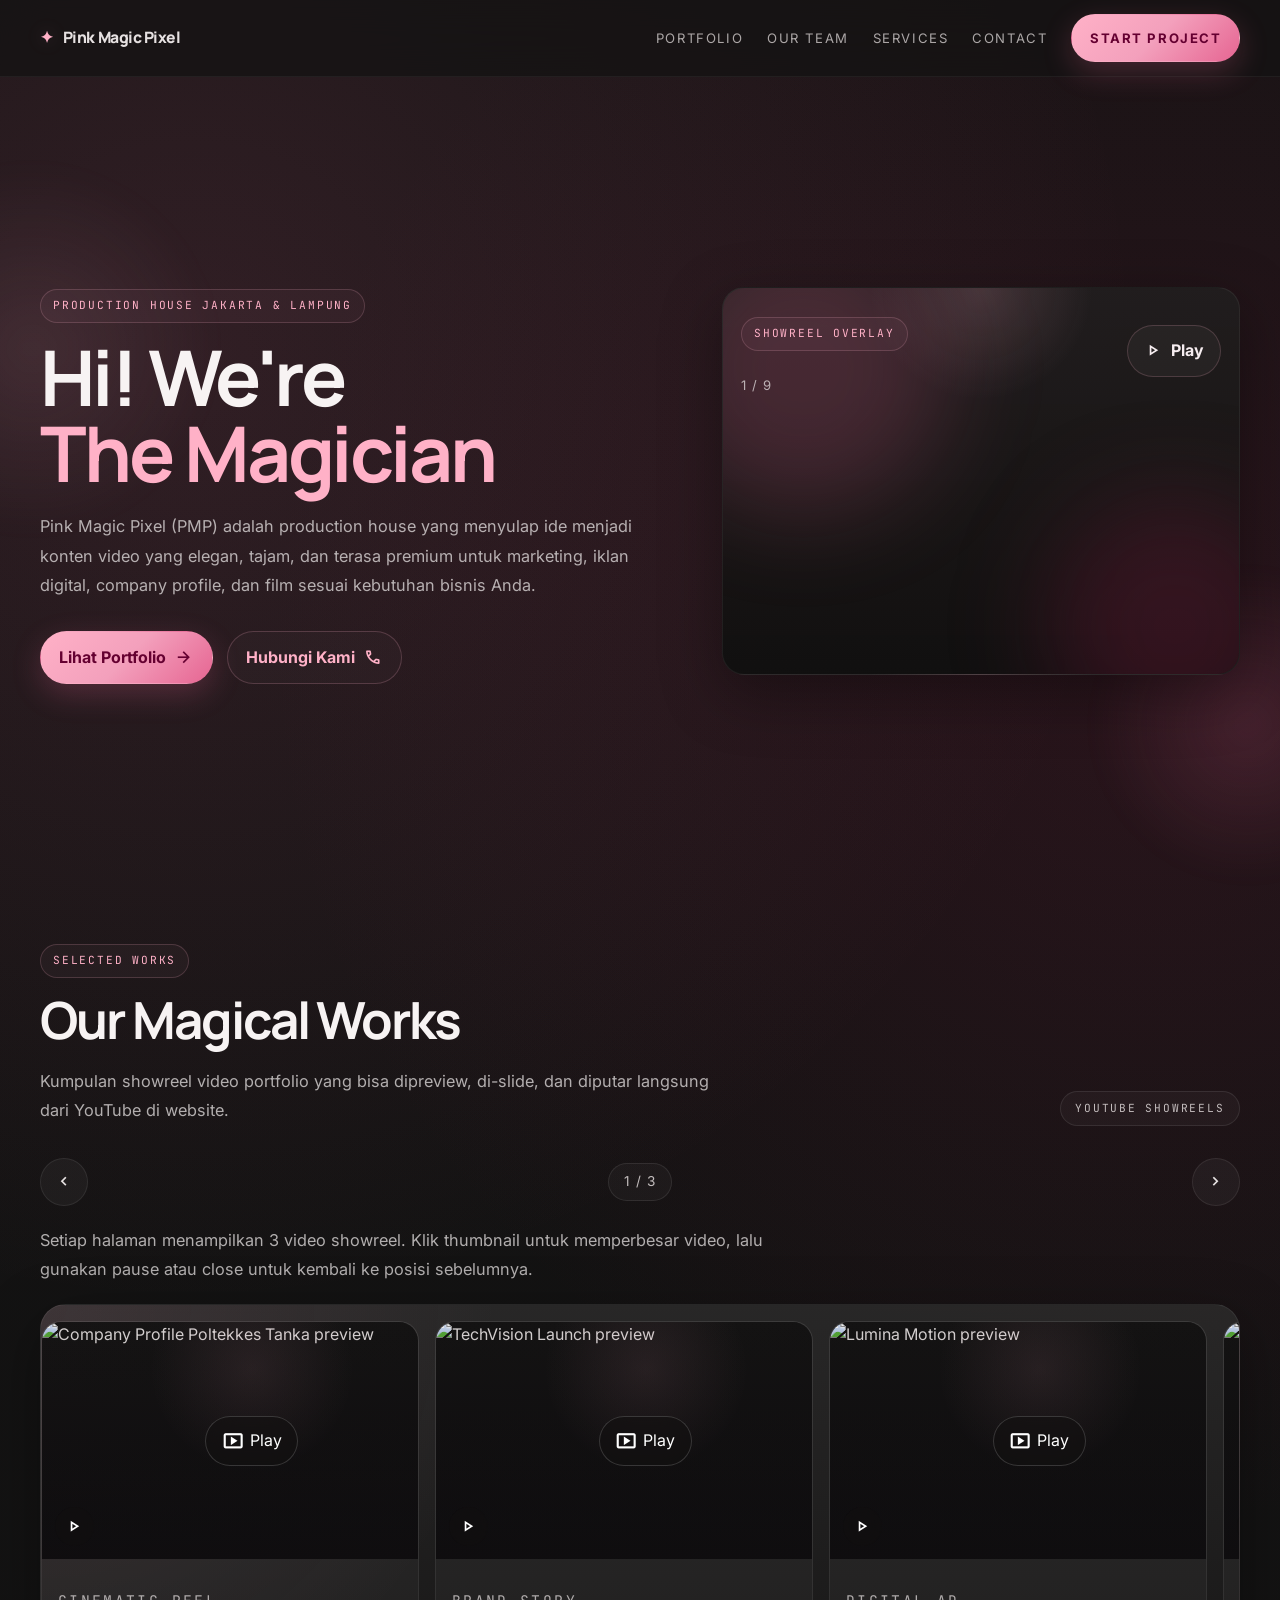
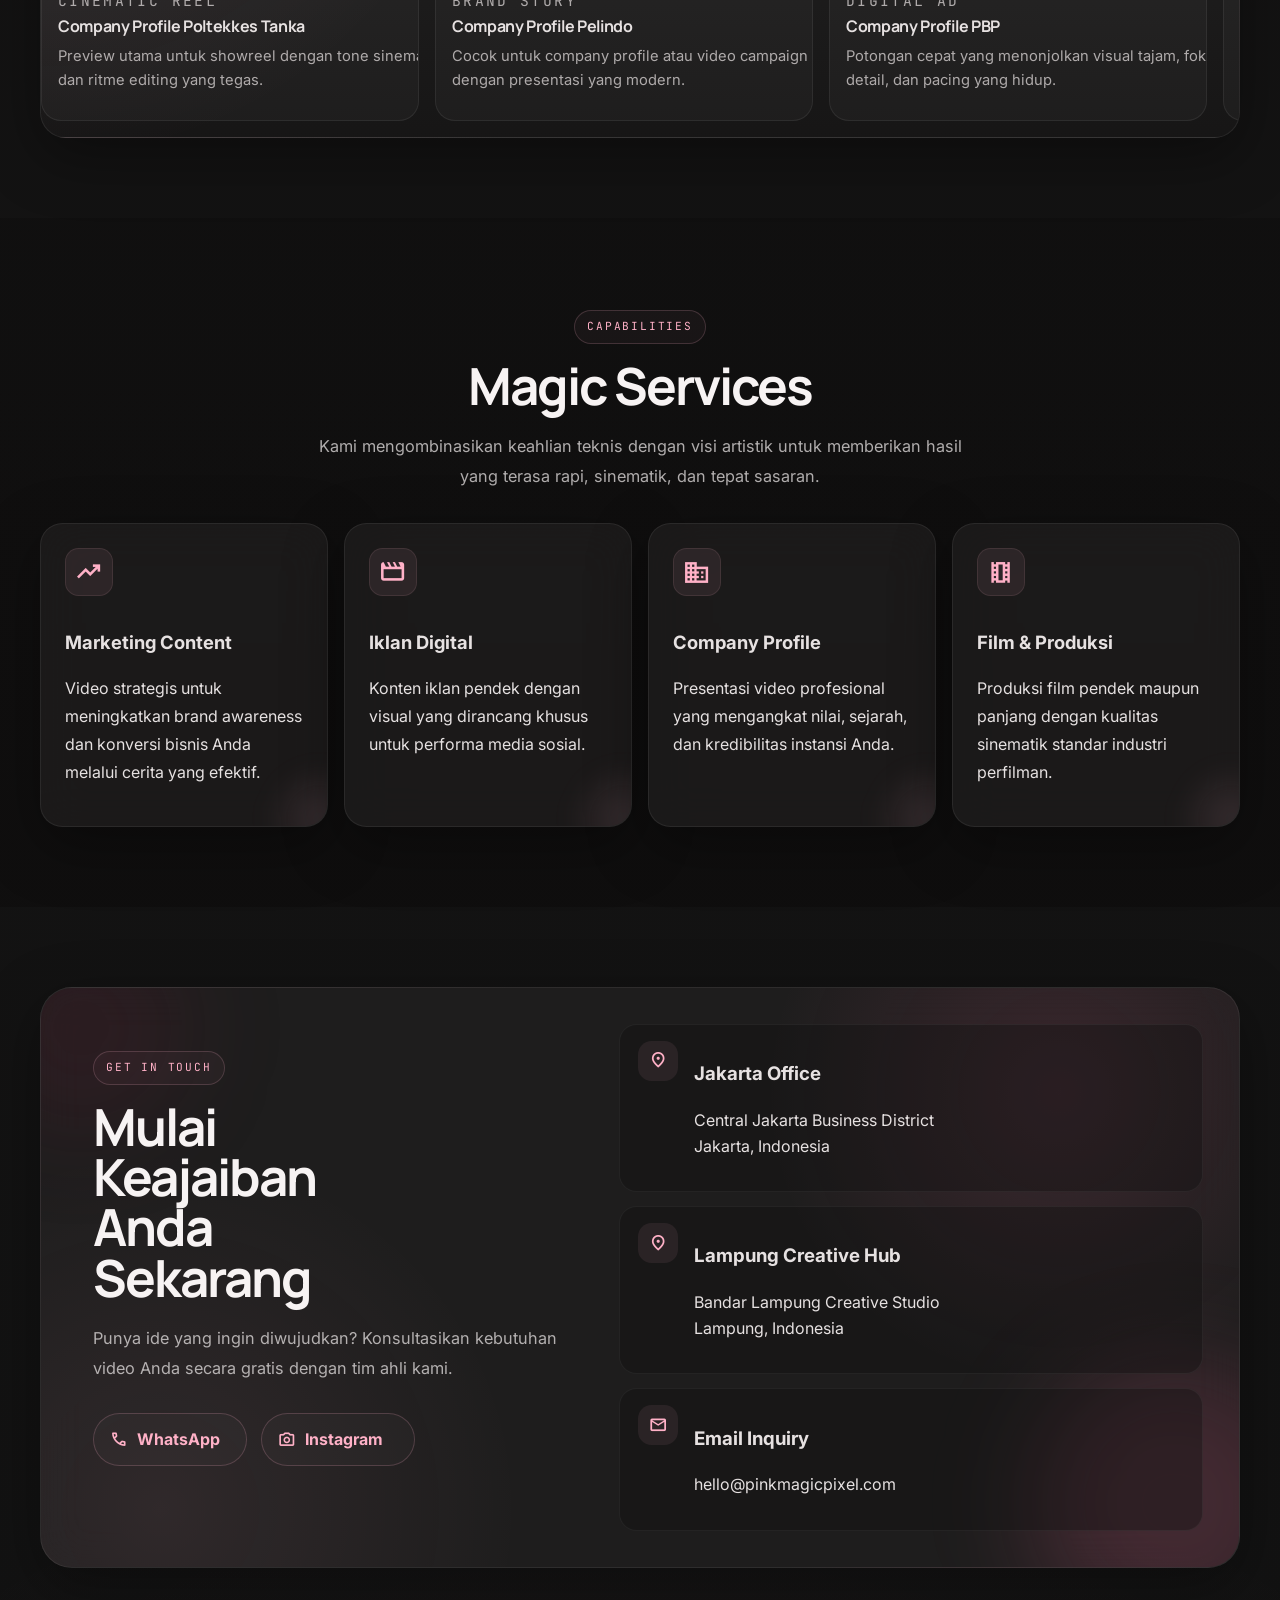
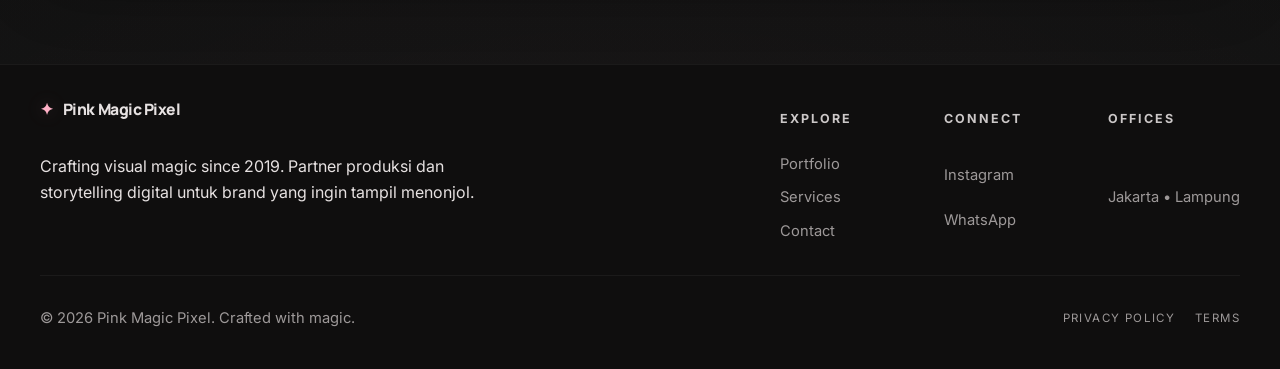
==== commit 8247ab67: "Populate team page with real profiles" ====
--- a/index.html
+++ b/index.html
@@ -14,7 +14,7 @@
       href="https://fonts.googleapis.com/css2?family=Inter:wght@400;500;600;700&family=JetBrains+Mono:wght@500;600&family=Manrope:wght@500;600;700;800&family=Material+Symbols+Outlined:wght@100..700&display=swap"
       rel="stylesheet"
     />
-    <link rel="stylesheet" href="styles.css?v=7" />
+    <link rel="stylesheet" href="styles.css?v=8" />
   </head>
   <body>
     <a class="skip-link" href="#content">Skip to content</a>
@@ -515,6 +515,6 @@
       </div>
     </footer>
 
-    <script src="script.js?v=7"></script>
+    <script src="script.js?v=8"></script>
   </body>
 </html>
--- a/styles.css
+++ b/styles.css
@@ -702,67 +702,92 @@
 
 .team-grid {
   display: grid;
-  grid-template-columns: repeat(2, minmax(0, 1fr));
+  grid-template-columns: repeat(3, minmax(0, 1fr));
   gap: 1.15rem;
 }
 
 .team-card {
   display: grid;
-  grid-template-columns: minmax(84px, 120px) minmax(0, 1fr);
-  gap: 1rem;
+  grid-template-columns: minmax(0, 1fr);
+  gap: 0;
   align-items: start;
-  padding: 1.1rem;
+  padding: 0;
   border-radius: 1.4rem;
   background:
     radial-gradient(circle at 100% 0%, rgba(255, 177, 199, 0.12), transparent 28%),
     rgba(32, 31, 31, 0.88);
   border: 1px solid rgba(255, 255, 255, 0.06);
+  overflow: clip;
 }
 
 .team-card-portrait {
   position: relative;
-  aspect-ratio: 3 / 4;
+  aspect-ratio: 16 / 13;
   display: grid;
   place-items: center;
   overflow: clip;
-  border-radius: 1rem;
   background:
     linear-gradient(180deg, rgba(255, 177, 199, 0.16), rgba(230, 101, 146, 0.06)),
     linear-gradient(180deg, #241f23, #151214);
-  border: 1px solid rgba(255, 177, 199, 0.1);
-}
-
-.team-avatar {
+  border-bottom: 1px solid rgba(255, 255, 255, 0.06);
+}
+
+.team-card-portrait img {
+  width: 100%;
+  height: 100%;
+  object-fit: cover;
+  filter: grayscale(1) contrast(1.02) saturate(0.9);
+  transform: scale(1.02);
+}
+
+.team-card-portrait::after {
+  content: "";
+  position: absolute;
+  inset: 0;
+  background: linear-gradient(180deg, rgba(17, 15, 16, 0.02), rgba(17, 15, 16, 0.24));
+}
+
+.team-card-index {
+  position: absolute;
+  left: 0.9rem;
+  top: 0.9rem;
+  z-index: 1;
   display: grid;
   place-items: center;
-  width: 4.6rem;
-  height: 4.6rem;
+  min-width: 2.5rem;
+  min-height: 2.5rem;
+  padding: 0.3rem 0.55rem;
   border-radius: 50%;
   color: #f6edf0;
   font-family: "JetBrains Mono", monospace;
-  font-size: 1.4rem;
-  letter-spacing: 0.12em;
-  background: rgba(255, 255, 255, 0.08);
+  font-size: 0.82rem;
+  letter-spacing: 0.14em;
+  background: rgba(14, 13, 14, 0.56);
   border: 1px solid rgba(255, 177, 199, 0.18);
+  backdrop-filter: blur(8px);
 }
 
 .team-card-body {
+  display: grid;
+  gap: 0.85rem;
+  padding: 1.05rem 1.05rem 1.15rem;
   min-width: 0;
 }
 
 .team-card-body h3 {
-  margin: 0.2rem 0 0;
+  margin: 0;
   color: #f8f4f5;
   font-family: "Manrope", sans-serif;
-  font-size: 1.5rem;
+  font-size: 1.35rem;
   line-height: 1.05;
   letter-spacing: -0.03em;
 }
 
 .team-card-body p {
-  margin: 0.75rem 0 0;
+  margin: 0;
   color: rgba(230, 225, 225, 0.76);
-  line-height: 1.7;
+  line-height: 1.65;
+  font-size: 0.95rem;
 }
 
 .team-points {
@@ -770,7 +795,7 @@
   flex-wrap: wrap;
   gap: 0.5rem;
   padding: 0;
-  margin: 1rem 0 0;
+  margin: 0;
   list-style: none;
 }
 
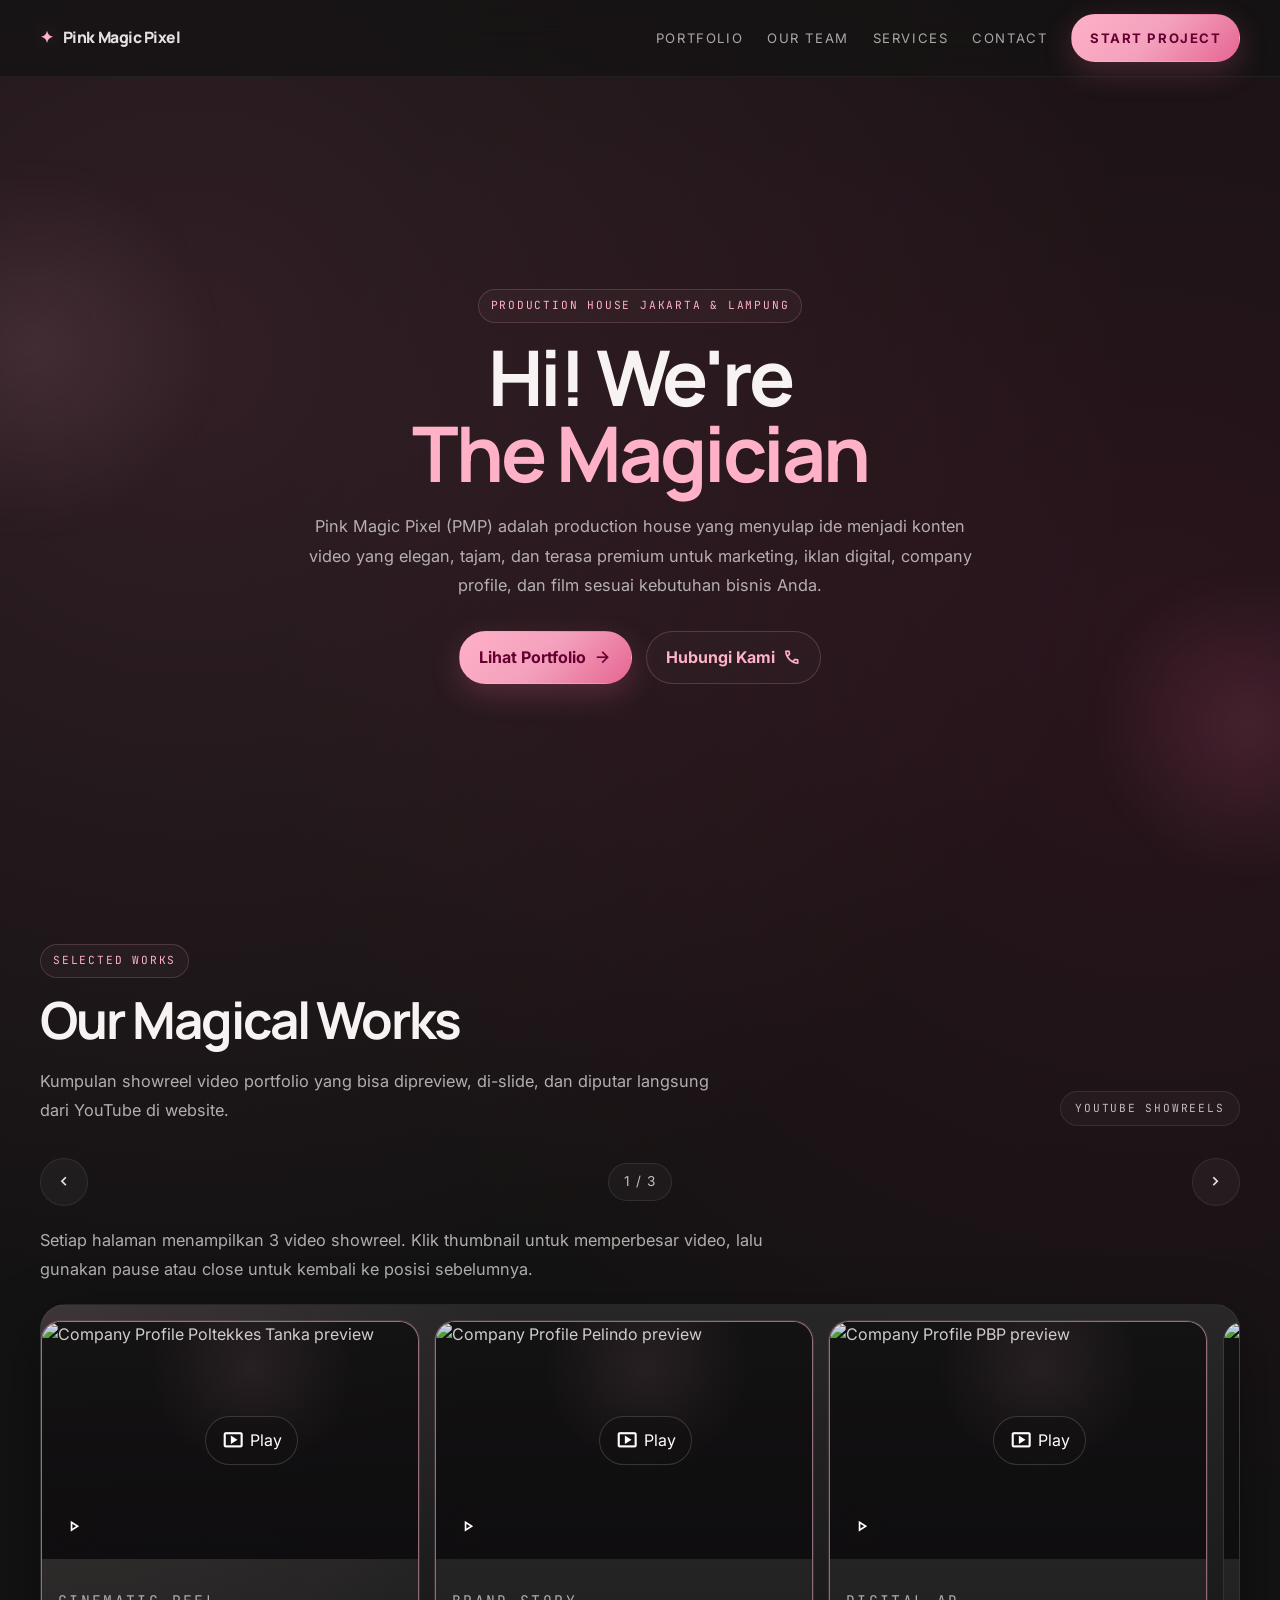
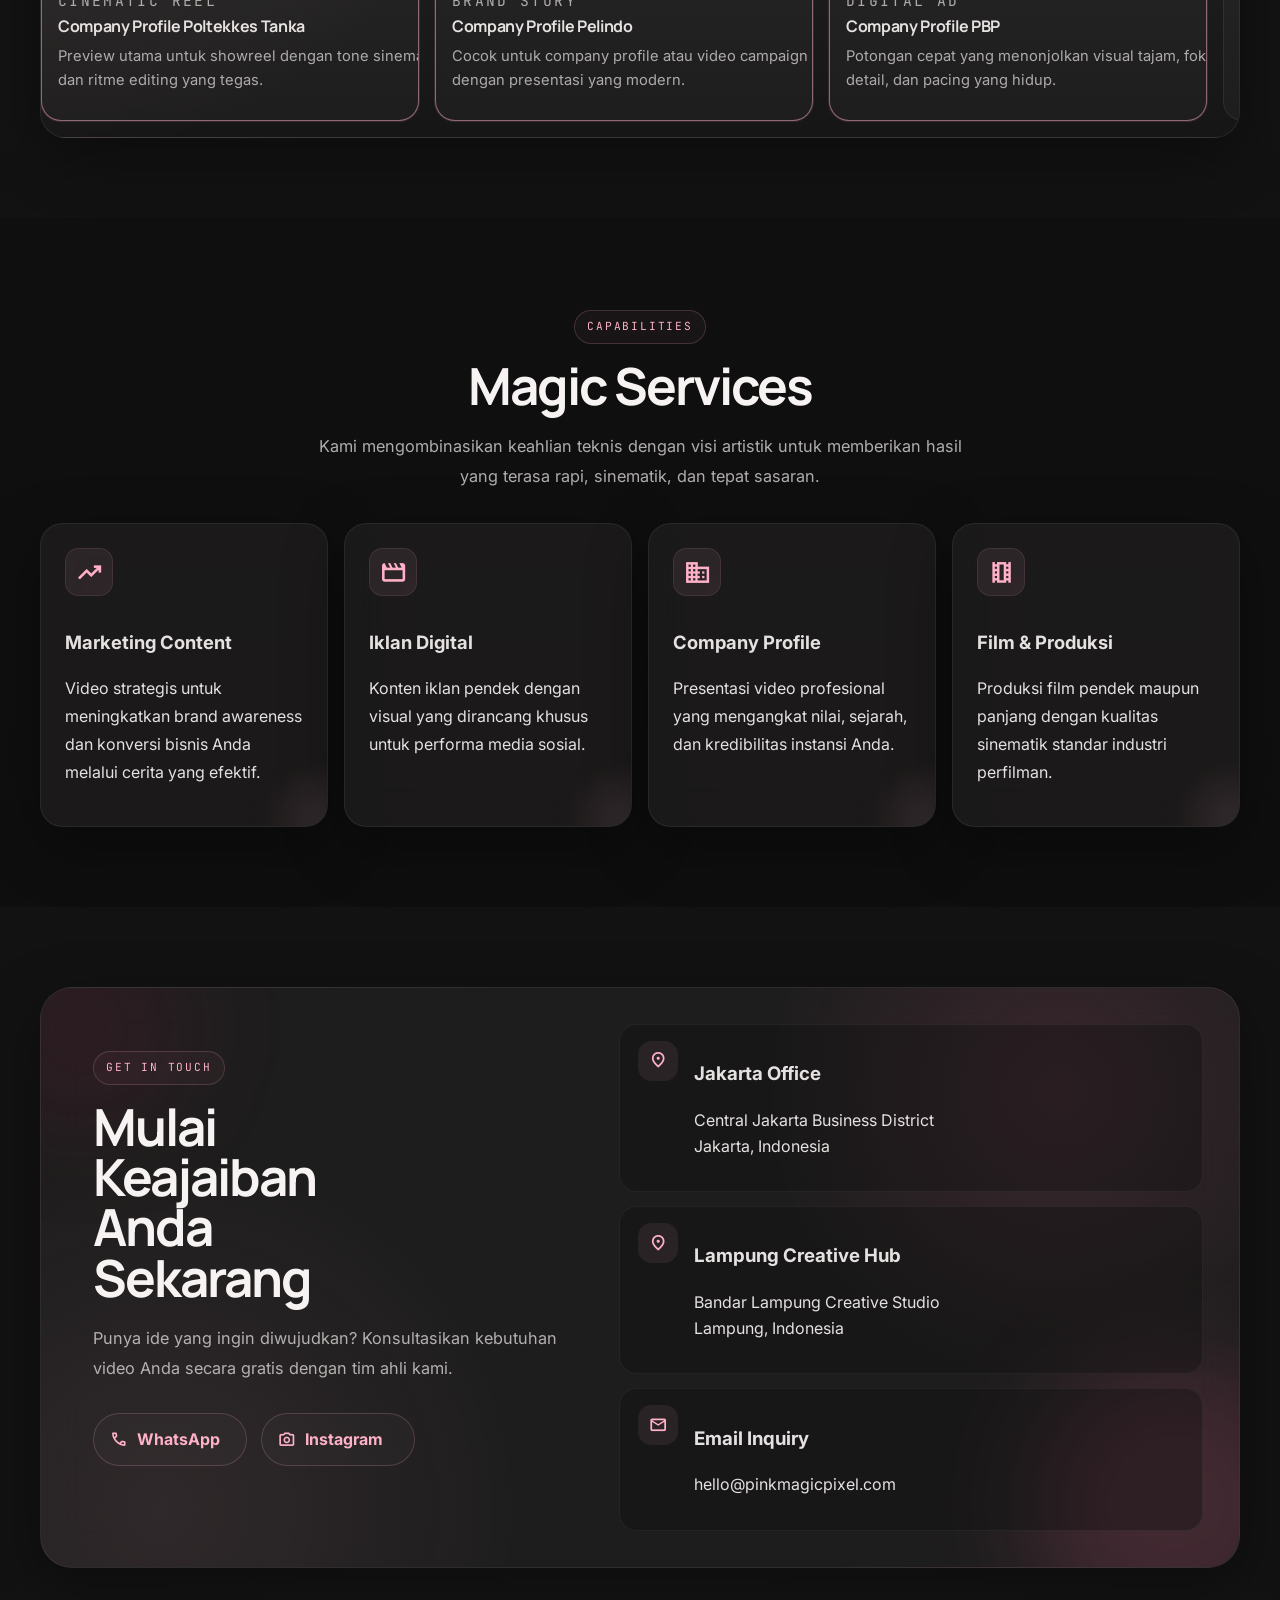
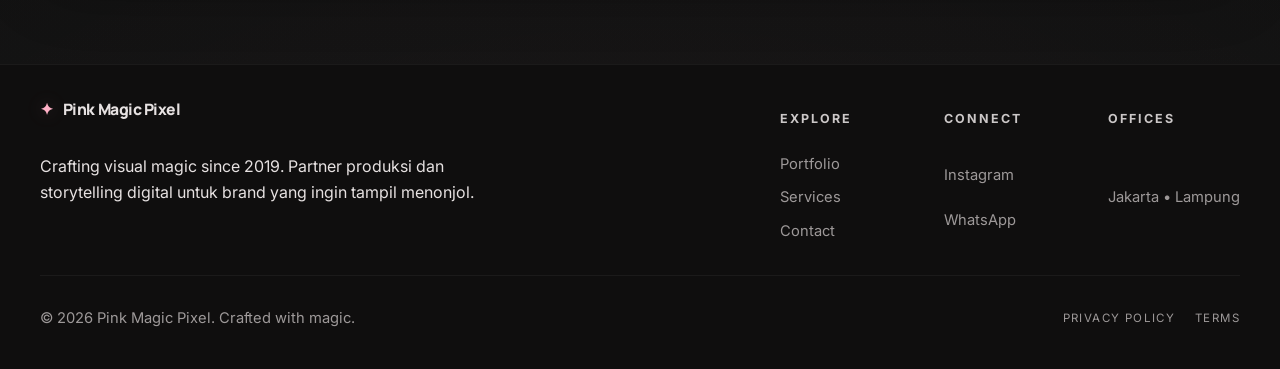
==== commit baa91dba: "Center hero header layout" ====
--- a/index.html
+++ b/index.html
@@ -58,7 +58,7 @@
 
     <main id="content">
       <section class="hero section">
-        <div class="shell hero-layout">
+        <div class="shell hero-layout hero-layout-center">
           <div class="hero-copy reveal">
             <p class="eyebrow">Production House Jakarta &amp; Lampung</p>
             <h1>Hi! We're <span class="hero-accent">The Magician</span></h1>
@@ -79,33 +79,6 @@
               </a>
             </div>
           </div>
-
-          <div class="hero-visual reveal" aria-label="Showreel overlay carousel">
-            <div class="visual-frame hero-showreel-panel" data-hero-showreel>
-              <div class="visual-glow visual-glow-a"></div>
-              <div class="visual-glow visual-glow-b"></div>
-
-              <div class="hero-showreel">
-                <div class="hero-showreel-head">
-                  <div>
-                    <p class="eyebrow">Showreel Overlay</p>
-                    <p class="hero-showreel-counter" data-hero-counter>1 / 9</p>
-                  </div>
-                  <button class="hero-showreel-play" type="button" data-hero-open aria-label="Perbesar video showreel aktif">
-                    <span class="material-symbols-outlined" aria-hidden="true">play_arrow</span>
-                    <span>Play</span>
-                  </button>
-                </div>
-
-                <div class="hero-showreel-stage" data-hero-stack aria-label="Showreel overlay preview"></div>
-
-                <div class="hero-showreel-footer">
-                  <p class="hero-showreel-caption" data-hero-caption></p>
-                  <div class="hero-showreel-dots" data-hero-dots></div>
-                </div>
-              </div>
-            </div>
-          </div>
         </div>
       </section>
 
--- a/styles.css
+++ b/styles.css
@@ -252,6 +252,12 @@
   padding: 3rem 0 4rem;
 }
 
+.hero-layout-center {
+  grid-template-columns: minmax(0, 1fr);
+  justify-items: center;
+  text-align: center;
+}
+
 .reveal {
   transition: opacity 700ms ease, transform 700ms ease;
 }
@@ -302,6 +308,10 @@
   max-width: 10ch;
 }
 
+.hero-layout-center .hero-copy h1 {
+  margin-inline: auto;
+}
+
 .hero-accent {
   display: inline-block;
   color: var(--pink);
@@ -317,12 +327,20 @@
   line-height: 1.8;
 }
 
+.hero-layout-center .hero-intro {
+  margin-inline: auto;
+}
+
 .hero-actions,
 .contact-actions {
   display: flex;
   flex-wrap: wrap;
   gap: 0.9rem;
   margin-top: 1.9rem;
+}
+
+.hero-layout-center .hero-actions {
+  justify-content: center;
 }
 
 .button {
@@ -722,9 +740,7 @@
 
 .team-card-portrait {
   position: relative;
-  aspect-ratio: 16 / 13;
-  display: grid;
-  place-items: center;
+  height: clamp(16rem, 22vw, 20.5rem);
   overflow: clip;
   background:
     linear-gradient(180deg, rgba(255, 177, 199, 0.16), rgba(230, 101, 146, 0.06)),
@@ -732,14 +748,42 @@
   border-bottom: 1px solid rgba(255, 255, 255, 0.06);
 }
 
+.team-card-slides {
+  position: absolute;
+  inset: 0;
+}
+
+.team-card-photo {
+  position: absolute;
+  inset: 0;
+  width: 100%;
+  height: 100%;
+  object-fit: cover;
+  object-position: center center;
+  filter: grayscale(1) contrast(1.02) saturate(0.9);
+  transform: scale(1.02);
+  opacity: 0;
+  transition: opacity 320ms ease, transform 320ms ease;
+}
+
 .team-card-portrait img {
   width: 100%;
   height: 100%;
   object-fit: cover;
+  object-position: center center;
   filter: grayscale(1) contrast(1.02) saturate(0.9);
   transform: scale(1.02);
 }
 
+.team-card-photo.is-active {
+  opacity: 1;
+  transform: scale(1.04);
+}
+
+.team-card-portrait .team-card-photo.is-active {
+  z-index: 1;
+}
+
 .team-card-portrait::after {
   content: "";
   position: absolute;
@@ -751,7 +795,7 @@
   position: absolute;
   left: 0.9rem;
   top: 0.9rem;
-  z-index: 1;
+  z-index: 2;
   display: grid;
   place-items: center;
   min-width: 2.5rem;
@@ -1215,6 +1259,11 @@
   z-index: 2;
 }
 
+.showreel-play,
+.showreel-play * {
+  pointer-events: auto;
+}
+
 .showreel-play-badge {
   display: inline-flex;
   align-items: center;
@@ -1238,6 +1287,7 @@
   background:
     linear-gradient(180deg, rgba(18, 17, 17, 0.08), rgba(18, 17, 17, 0.4)),
     radial-gradient(circle at 50% 20%, rgba(255, 177, 199, 0.1), transparent 36%);
+  pointer-events: none;
 }
 
 .showreel-thumb-badge {
@@ -1252,6 +1302,7 @@
   color: #fff;
   backdrop-filter: blur(14px);
   z-index: 1;
+  pointer-events: none;
 }
 
 .showreel-card-copy {
@@ -1782,6 +1833,10 @@
     grid-template-columns: 1fr;
   }
 
+  .team-card-portrait {
+    height: 18rem;
+  }
+
   .hero-showreel-panel {
     min-height: 21rem;
   }
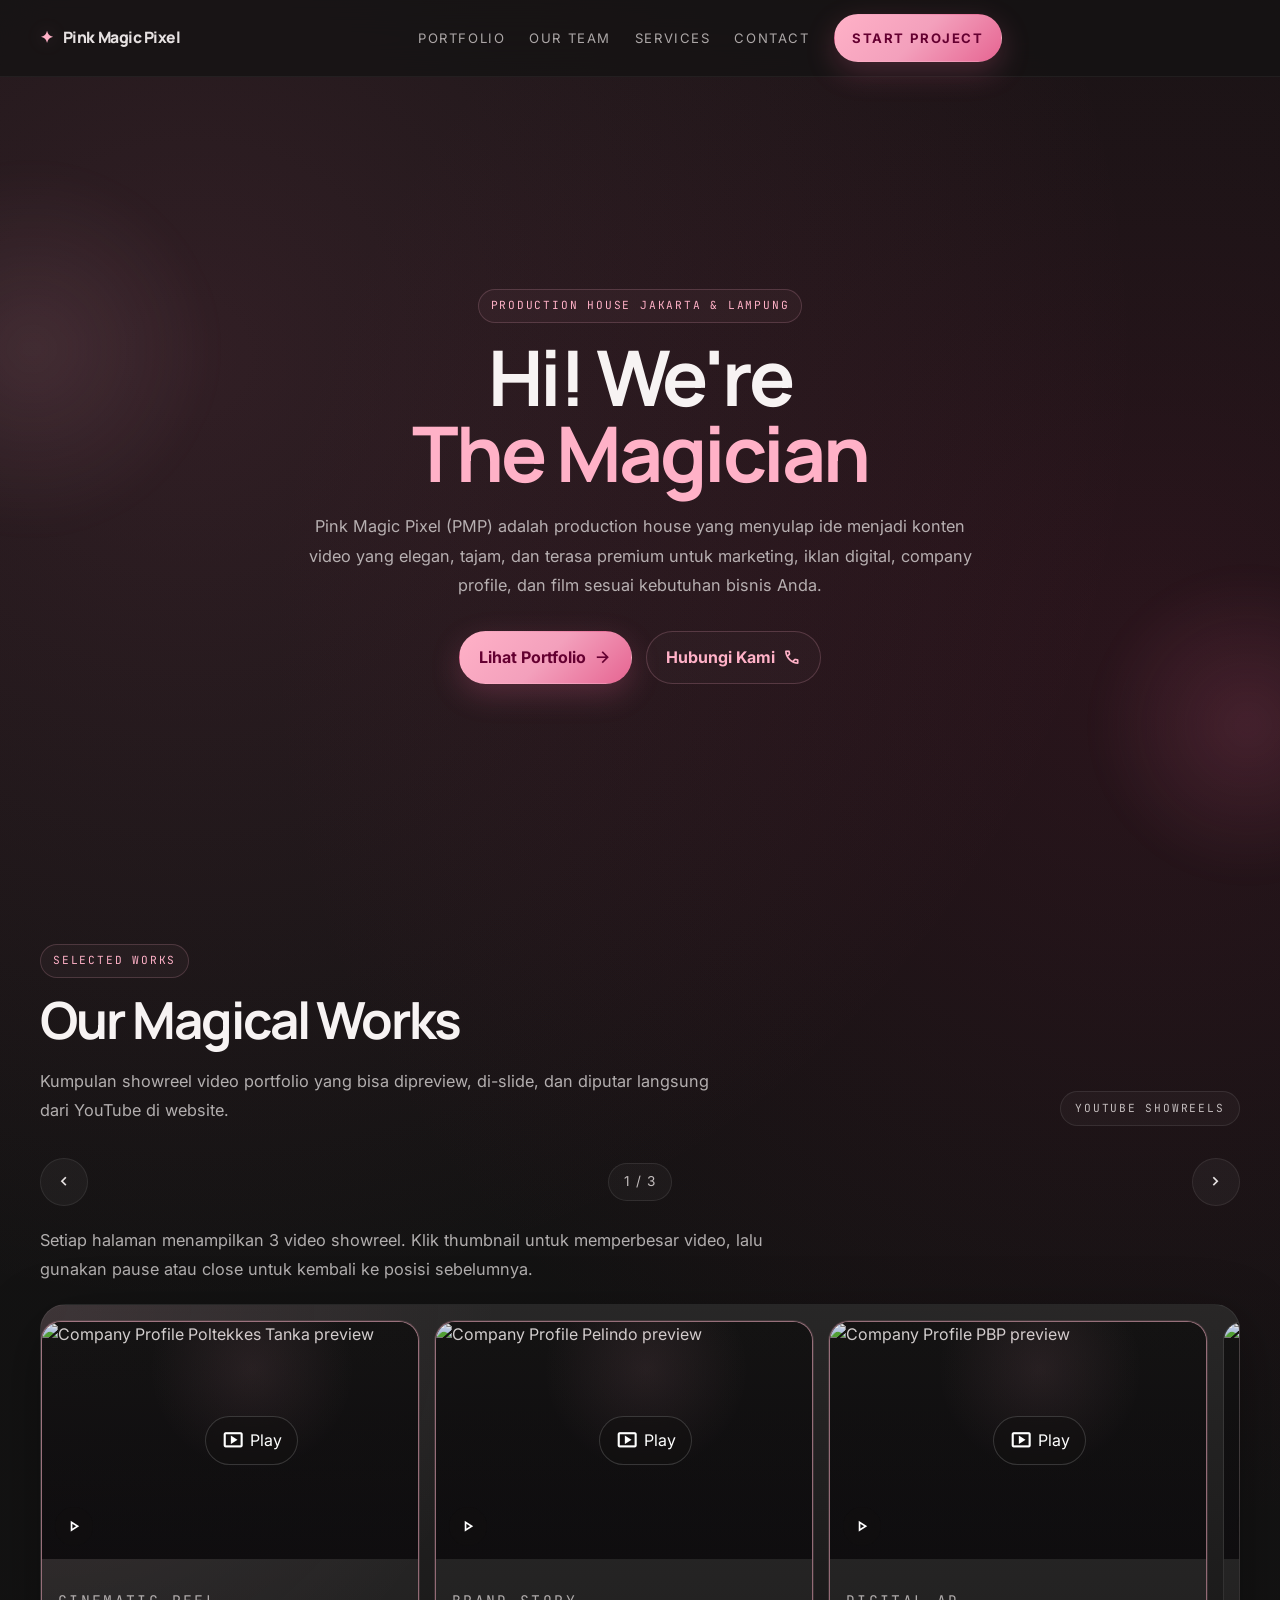
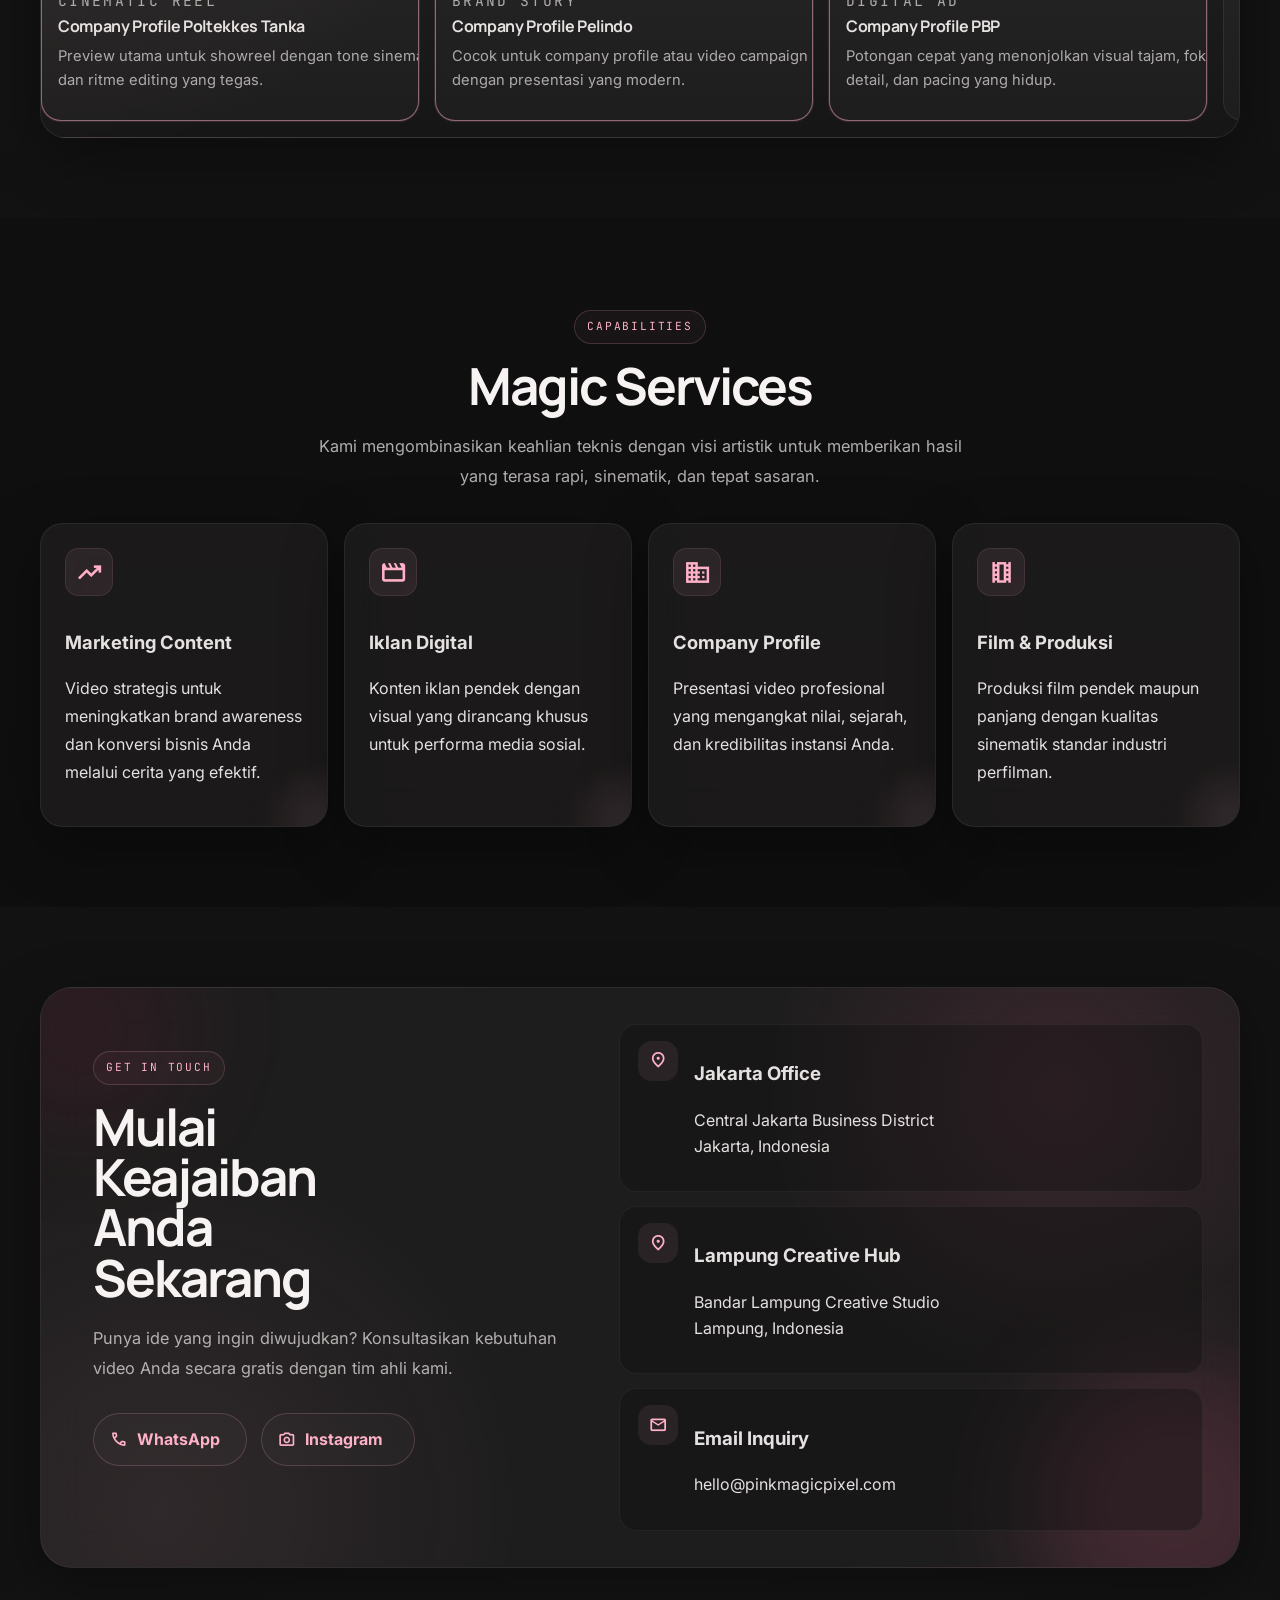
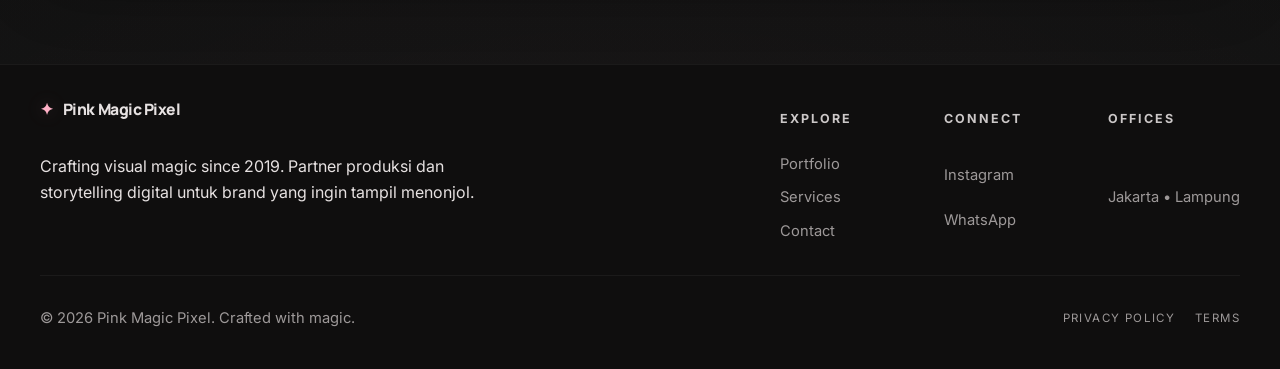
==== commit af15bb96: "Bust asset cache for showreel fix" ====
--- a/index.html
+++ b/index.html
@@ -14,7 +14,7 @@
       href="https://fonts.googleapis.com/css2?family=Inter:wght@400;500;600;700&family=JetBrains+Mono:wght@500;600&family=Manrope:wght@500;600;700;800&family=Material+Symbols+Outlined:wght@100..700&display=swap"
       rel="stylesheet"
     />
-    <link rel="stylesheet" href="styles.css?v=8" />
+    <link rel="stylesheet" href="styles.css?v=9" />
   </head>
   <body>
     <a class="skip-link" href="#content">Skip to content</a>
@@ -488,6 +488,6 @@
       </div>
     </footer>
 
-    <script src="script.js?v=8"></script>
+    <script src="script.js?v=9"></script>
   </body>
 </html>
--- a/styles.css
+++ b/styles.css
@@ -122,9 +122,9 @@
 }
 
 .header-shell {
-  display: flex;
+  display: grid;
+  grid-template-columns: auto 1fr auto;
   align-items: center;
-  justify-content: space-between;
   min-height: 4.75rem;
   gap: 1rem;
 }
@@ -136,6 +136,7 @@
   font-family: "Manrope", sans-serif;
   font-weight: 800;
   letter-spacing: -0.03em;
+  justify-self: start;
 }
 
 .brand-mark {
@@ -155,6 +156,9 @@
   letter-spacing: 0.12em;
   text-transform: uppercase;
   color: rgba(230, 225, 225, 0.72);
+  justify-self: center;
+  justify-content: center;
+  width: max-content;
 }
 
 .site-nav a:not(.button):hover,
@@ -178,6 +182,7 @@
   color: var(--text);
   padding: 0;
   cursor: pointer;
+  justify-self: end;
 }
 
 .menu-toggle span {
